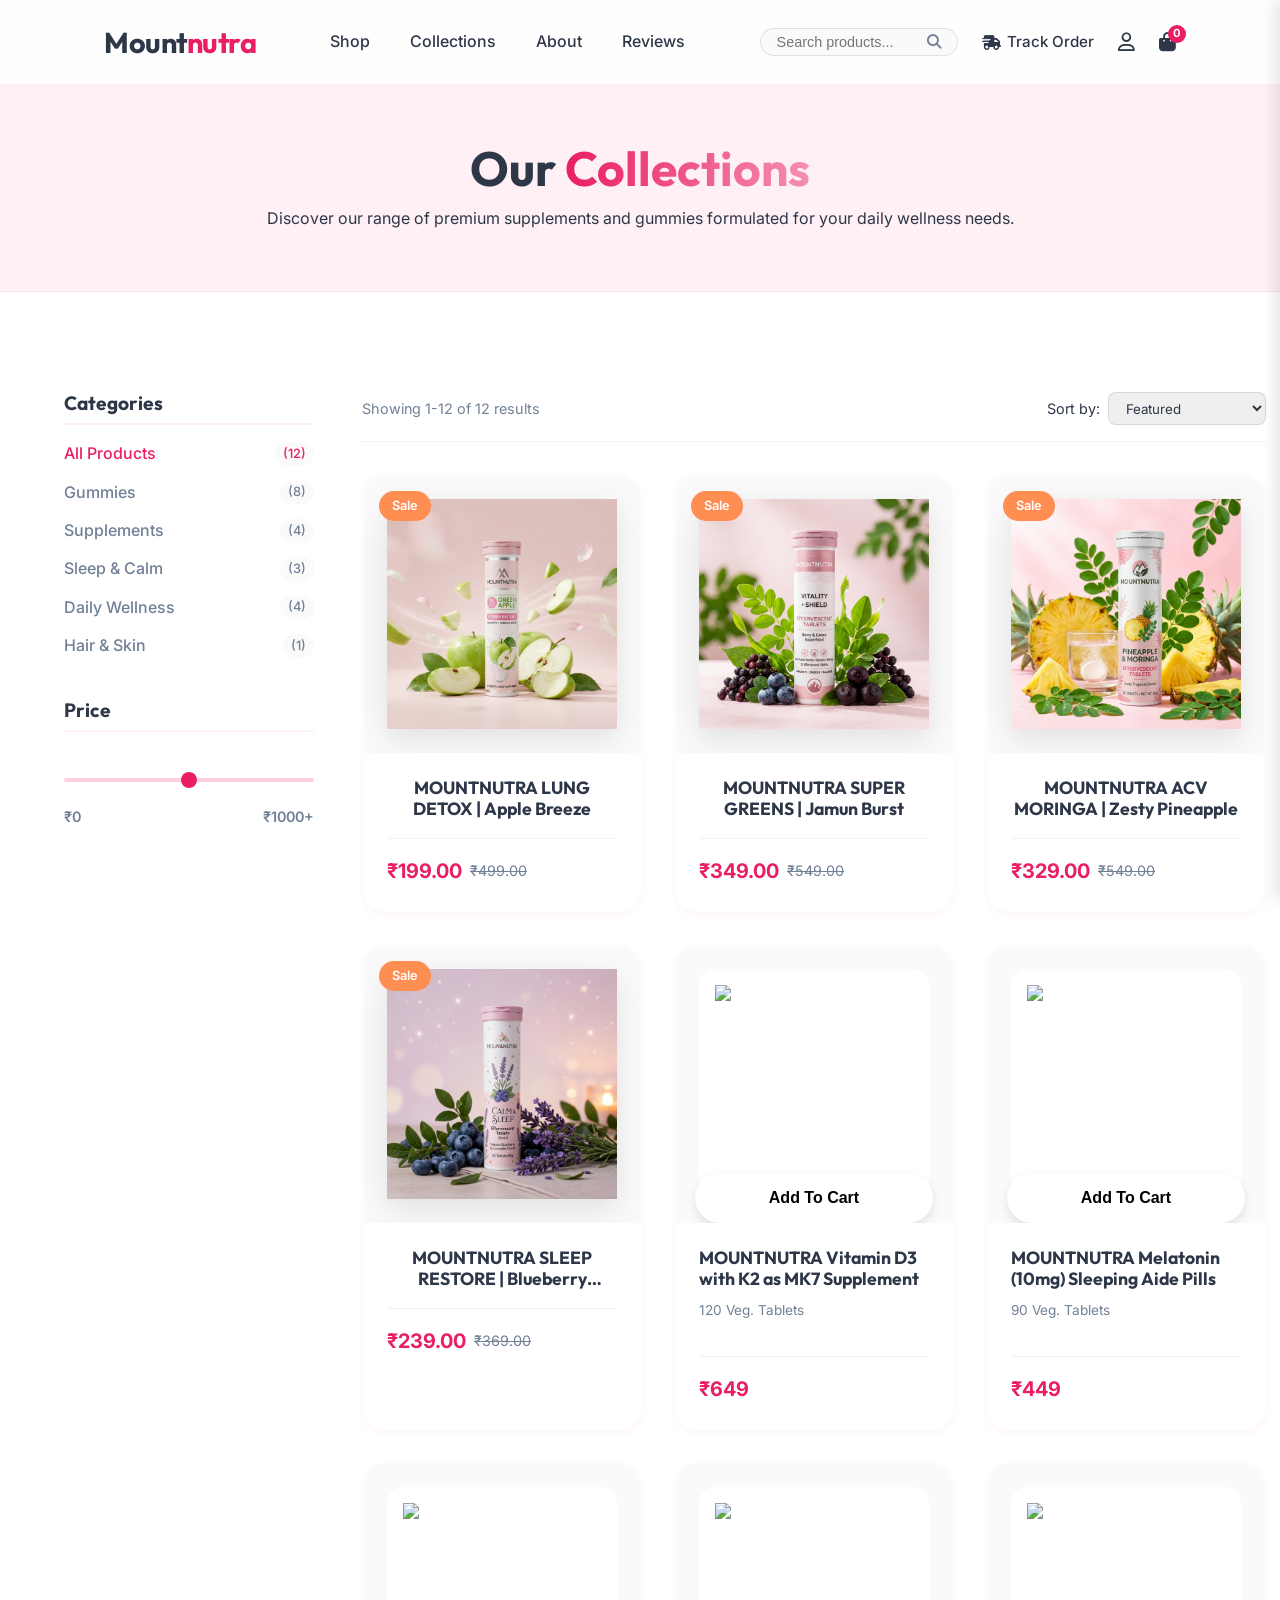
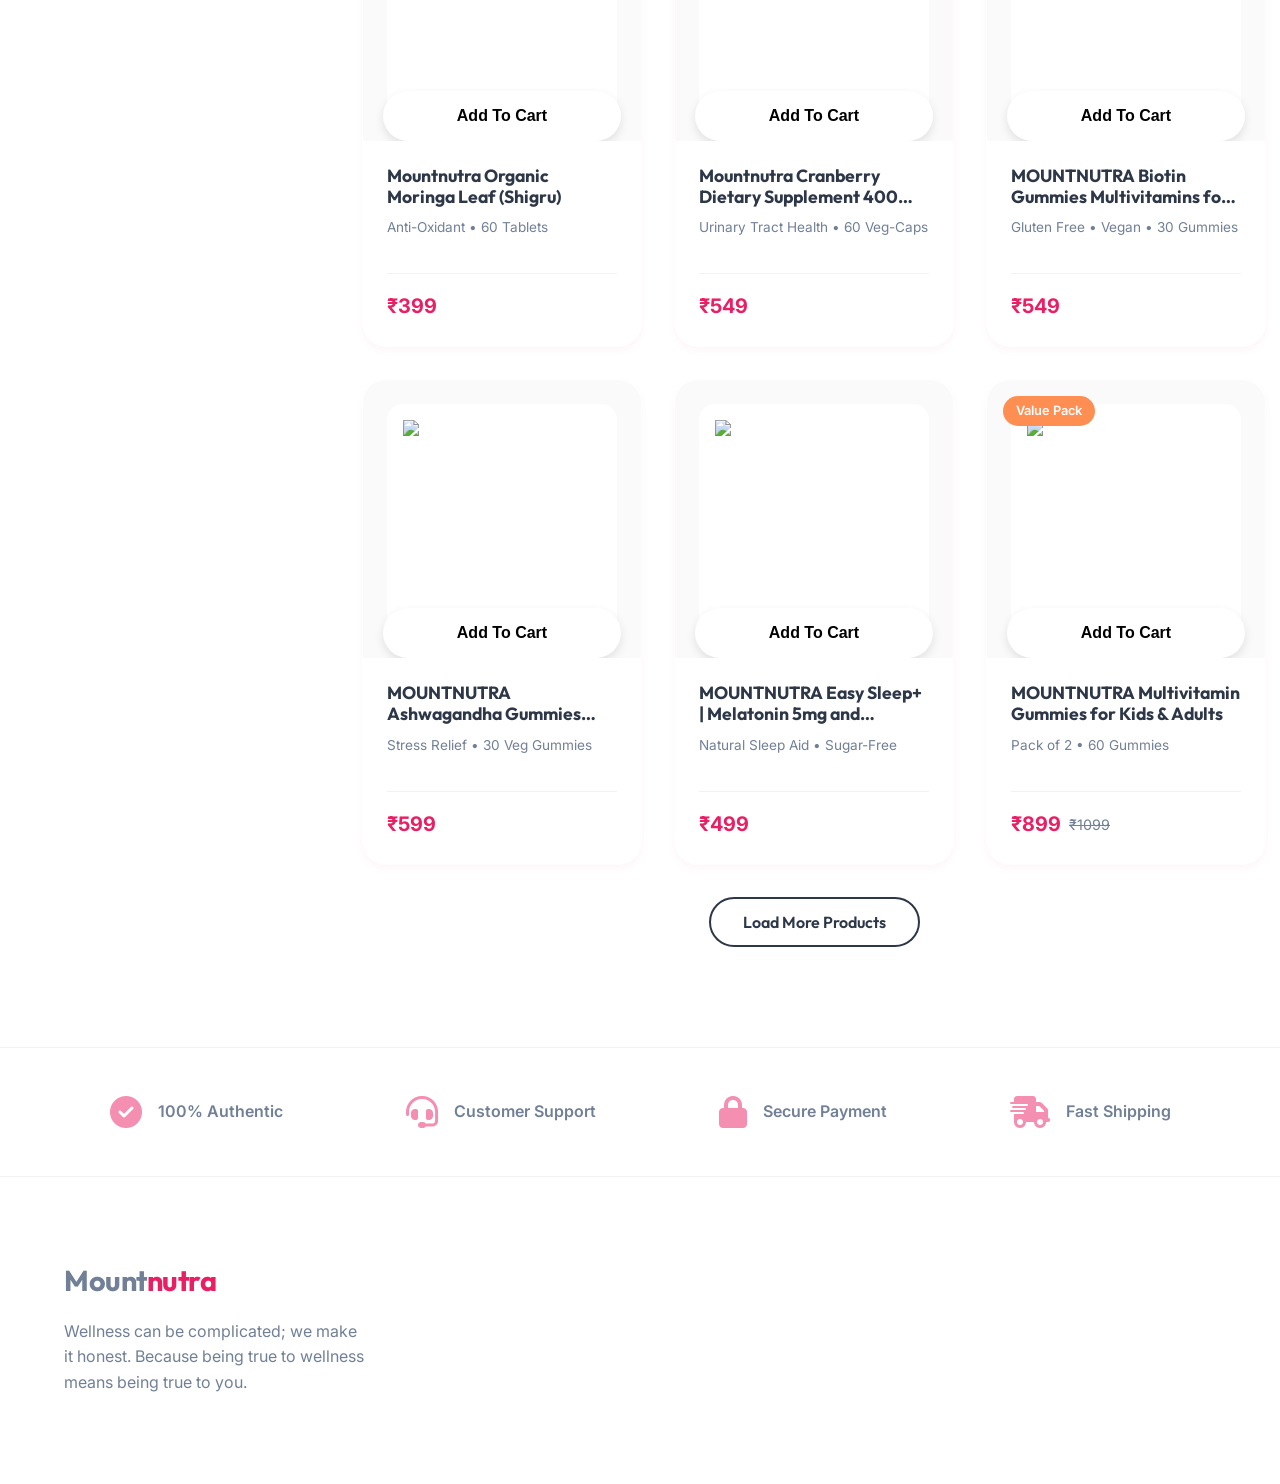
==== collections.html @ c4c53c84 "Changes" ====
<!DOCTYPE html>
<html lang="en">
<head>
    <meta charset="UTF-8">
    <meta name="viewport" content="width=device-width, initial-scale=1.0">
    <title>Collections | Mountnutra Premium Wellness</title>
    <meta name="description" content="Shop all Mountnutra premium effervescent tablets, gummies, and supplements.">
    <link rel="preconnect" href="https://fonts.googleapis.com">
    <link rel="preconnect" href="https://fonts.gstatic.com" crossorigin>
    <link href="https://fonts.googleapis.com/css2?family=Outfit:wght@300;400;500;600;700&family=Inter:wght@300;400;500&display=swap" rel="stylesheet">
    <link rel="stylesheet" href="https://cdnjs.cloudflare.com/ajax/libs/font-awesome/6.4.0/css/all.min.css">
    <link rel="stylesheet" href="styles.css">
</head>
<body>

    <!-- Navigation (Reused) -->
    <header class="navbar" id="navbar">
        <div class="nav-container">
            <a href="index.html" class="logo">Mount<span>nutra</span></a>
            
            <nav class="nav-links">
                <a href="index.html#shop">Shop</a>
                <a href="collections.html" class="active-link">Collections</a>
                <a href="index.html#about">About</a>
                <a href="index.html#testimonials">Reviews</a>
            </nav>

            <div class="nav-actions">
                <div class="search-bar">
                    <input type="text" placeholder="Search products..." aria-label="Search">
                    <button type="submit"><i class="fas fa-search"></i></button>
                </div>
                <a href="#" class="icon-link track-order-link" aria-label="Track Order">
                    <i class="fas fa-shipping-fast"></i> <span class="d-none-mobile">Track Order</span>
                </a>
                <a href="#" class="icon-link" aria-label="Account"><i class="far fa-user"></i></a>
                <a href="#" class="icon-link cart-icon" aria-label="Cart">
                    <i class="fas fa-shopping-bag"></i>
                    <span class="cart-count">0</span>
                </a>
                <button class="mobile-menu-btn" aria-label="Toggle Menu">
                    <i class="fas fa-bars"></i>
                </button>
            </div>
        </div>
    </header>

    <!-- Mobile Menu Overlay -->
    <div class="mobile-menu-overlay"></div>
    <div class="mobile-menu">
        <div class="mobile-menu-header">
            <h3>Menu</h3>
            <button class="close-menu-btn"><i class="fas fa-times"></i></button>
        </div>
        <nav class="mobile-nav-links">
            <div class="mobile-search">
                <input type="text" placeholder="Search products...">
                <button><i class="fas fa-search"></i></button>
            </div>
            <a href="index.html#shop">Shop</a>
            <a href="collections.html">Collections</a>
            <a href="index.html#about">About</a>
            <a href="index.html#testimonials">Reviews</a>
            <a href="#"><i class="fas fa-shipping-fast"></i> Track Order</a>
        </nav>
    </div>

    <!-- Collection Header -->
    <section class="collection-header">
        <div class="collection-header-content text-center">
            <h1>Our <span class="gradient-text">Collections</span></h1>
            <p>Discover our range of premium supplements and gummies formulated for your daily wellness needs.</p>
        </div>
    </section>

    <!-- Collections Layout -->
    <section class="collections-container section-padding">
        
        <!-- Sidebar Filters -->
        <aside class="collection-sidebar">
            <div class="sidebar-widget">
                <h3 class="widget-title">Categories</h3>
                <ul class="category-list">
                    <li><a href="#" class="active">All Products <span>(12)</span></a></li>
                    <li><a href="#">Gummies <span>(8)</span></a></li>
                    <li><a href="#">Supplements <span>(4)</span></a></li>
                    <li><a href="#">Sleep & Calm <span>(3)</span></a></li>
                    <li><a href="#">Daily Wellness <span>(4)</span></a></li>
                    <li><a href="#">Hair & Skin <span>(1)</span></a></li>
                </ul>
            </div>
            
            <div class="sidebar-widget">
                <h3 class="widget-title">Price</h3>
                <div class="price-filter">
                    <input type="range" min="0" max="2000" value="1000" class="slider" id="priceRange">
                    <div class="price-values">
                        <span>₹0</span>
                        <span>₹1000+</span>
                    </div>
                </div>
            </div>
        </aside>

        <!-- Main Product Grid -->
        <main class="collection-main">
            <div class="collection-toolbar">
                <div class="product-count">Showing 1-12 of 12 results</div>
                <div class="sort-options">
                    <label for="sort">Sort by:</label>
                    <select id="sort" name="sort">
                        <option value="featured">Featured</option>
                        <option value="best-selling">Best Selling</option>
                        <option value="price-asc">Price, low to high</option>
                        <option value="price-desc">Price, high to low</option>
                    </select>
                </div>
            </div>

            <div class="product-grid collection-grid">
                
                <!-- Gummies 1 -->
                <div class="product-card">
                    <div class="product-image-container original-img-container">
                        <div class="product-badge">Sale</div>
                        <div class="product-image-placeholder">
                            <img src="assets/lung_detox.png" alt="Lung Detox Apple Breeze">
                        </div>
                        <div class="hover-overlay" style="background: rgba(230, 245, 235, 0.95);">
                            <div class="hover-search-btn"><i class="fas fa-search"></i></div>
                            <div class="hover-content">
                                <h4 class="hover-title" style="color: #2e7d32;">Breathe Easy Daily</h4>
                                <p class="hover-subtitle" style="color: #4caf50;">Respiratory Support</p>
                            </div>
                            <button class="quick-add-btn">Add To Cart</button>
                        </div>
                    </div>
                    <div class="product-info text-center">
                        <h3 class="product-title truncate-2 font-outfit">MOUNTNUTRA LUNG DETOX | Apple Breeze</h3>
                        <div class="product-footer justify-content-center">
                            <div class="price-wrapper">
                                <span class="price text-accent">₹199.00</span>
                                <span class="old-price">₹499.00</span>
                            </div>
                        </div>
                    </div>
                </div>

                <!-- Gummies 2 -->
                <div class="product-card">
                    <div class="product-image-container original-img-container">
                        <div class="product-badge">Sale</div>
                        <div class="product-image-placeholder">
                            <img src="assets/super_greens.png" alt="Super Greens Jamun Burst">
                        </div>
                        <div class="hover-overlay" style="background: rgba(220, 210, 235, 0.95);">
                            <div class="hover-search-btn"><i class="fas fa-search"></i></div>
                            <div class="hover-content">
                                <h4 class="hover-title" style="color: #4a3b69;">Your Whole Farm In One Glass</h4>
                                <p class="hover-subtitle" style="color: #388e3c;">10 Superfoods</p>
                            </div>
                            <button class="quick-add-btn">Add To Cart</button>
                        </div>
                    </div>
                    <div class="product-info text-center">
                        <h3 class="product-title truncate-2 font-outfit">MOUNTNUTRA SUPER GREENS | Jamun Burst</h3>
                        <div class="product-footer justify-content-center">
                            <div class="price-wrapper">
                                <span class="price text-accent">₹349.00</span>
                                <span class="old-price">₹549.00</span>
                            </div>
                        </div>
                    </div>
                </div>

                <!-- Gummies 3 -->
                <div class="product-card">
                    <div class="product-image-container original-img-container">
                        <div class="product-badge">Sale</div>
                        <div class="product-image-placeholder">
                            <img src="assets/acv_moringa.png" alt="ACV Moringa Zesty Pineapple">
                        </div>
                        <div class="hover-overlay" style="background: rgba(255, 245, 220, 0.95);">
                            <div class="hover-search-btn"><i class="fas fa-search"></i></div>
                            <div class="hover-content">
                                <h4 class="hover-title" style="color: #f57f17;">Weight Management</h4>
                                <p class="hover-subtitle" style="color: #ffb300;">Natural Detox</p>
                            </div>
                            <button class="quick-add-btn">Add To Cart</button>
                        </div>
                    </div>
                    <div class="product-info text-center">
                        <h3 class="product-title truncate-2 font-outfit">MOUNTNUTRA ACV MORINGA | Zesty Pineapple</h3>
                        <div class="product-footer justify-content-center">
                            <div class="price-wrapper">
                                <span class="price text-accent">₹329.00</span>
                                <span class="old-price">₹549.00</span>
                            </div>
                        </div>
                    </div>
                </div>

                <!-- Gummies 4 -->
                <div class="product-card">
                    <div class="product-image-container original-img-container">
                        <div class="product-badge">Sale</div>
                        <div class="product-image-placeholder">
                            <img src="assets/sleep_restore.png" alt="Sleep Restore Blueberry Lavender">
                        </div>
                        <div class="hover-overlay" style="background: rgba(230, 235, 255, 0.95);">
                            <div class="hover-search-btn"><i class="fas fa-search"></i></div>
                            <div class="hover-content">
                                <h4 class="hover-title" style="color: #283593;">Deep Restful Sleep</h4>
                                <p class="hover-subtitle" style="color: #5c6bc0;">Relax & Restore</p>
                            </div>
                            <button class="quick-add-btn">Add To Cart</button>
                        </div>
                    </div>
                    <div class="product-info text-center">
                        <h3 class="product-title truncate-2 font-outfit">MOUNTNUTRA SLEEP RESTORE | Blueberry Lavender</h3>
                        <div class="product-footer justify-content-center">
                            <div class="price-wrapper">
                                <span class="price text-accent">₹239.00</span>
                                <span class="old-price">₹369.00</span>
                            </div>
                        </div>
                    </div>
                </div>

                <!-- Supplements 1 -->
                <div class="product-card">
                    <div class="product-image-container amazon-img-container">
                        <div class="product-image-placeholder">
                            <img src="https://m.media-amazon.com/images/I/71doj7Br1wS._AC_CR0%2C0%2C0%2C0_SX750_.jpg" alt="Vitamin D3 with K2">
                        </div>
                        <button class="quick-add-btn" aria-label="Add to cart">Add To Cart</button>
                    </div>
                    <div class="product-info">
                        <h3 class="product-title truncate-2">MOUNTNUTRA Vitamin D3 with K2 as MK7 Supplement</h3>
                        <p class="product-features">120 Veg. Tablets</p>
                        <div class="product-footer">
                            <div class="price-wrapper">
                                <span class="price">₹649</span>
                            </div>
                        </div>
                    </div>
                </div>

                <!-- Supplements 2 -->
                <div class="product-card">
                    <div class="product-image-container amazon-img-container">
                        <div class="product-image-placeholder">
                            <img src="https://m.media-amazon.com/images/I/71fVB-bqH5S._AC_CR0%2C0%2C0%2C0_SX750_.jpg" alt="Melatonin 10mg">
                        </div>
                        <button class="quick-add-btn" aria-label="Add to cart">Add To Cart</button>
                    </div>
                    <div class="product-info">
                        <h3 class="product-title truncate-2">MOUNTNUTRA Melatonin (10mg) Sleeping Aide Pills</h3>
                        <p class="product-features">90 Veg. Tablets</p>
                        <div class="product-footer">
                            <div class="price-wrapper">
                                <span class="price">₹449</span>
                            </div>
                        </div>
                    </div>
                </div>

                <!-- Supplements 3 -->
                <div class="product-card">
                    <div class="product-image-container amazon-img-container">
                        <div class="product-image-placeholder">
                            <img src="https://m.media-amazon.com/images/I/81PJzsZjhsL._AC_CR0%2C0%2C0%2C0_SX750_.jpg" alt="Organic Moringa Leaf">
                        </div>
                        <button class="quick-add-btn" aria-label="Add to cart">Add To Cart</button>
                    </div>
                    <div class="product-info">
                        <h3 class="product-title truncate-2">Mountnutra Organic Moringa Leaf (Shigru)</h3>
                        <p class="product-features">Anti-Oxidant • 60 Tablets</p>
                        <div class="product-footer">
                            <div class="price-wrapper">
                                <span class="price">₹399</span>
                            </div>
                        </div>
                    </div>
                </div>

                <!-- Supplements 4 -->
                <div class="product-card">
                    <div class="product-image-container amazon-img-container">
                        <div class="product-image-placeholder">
                            <img src="https://m.media-amazon.com/images/I/71BFR7Be2XL._AC_CR0%2C0%2C0%2C0_SX480_SY360_.jpg" alt="Cranberry Supplement">
                        </div>
                        <button class="quick-add-btn" aria-label="Add to cart">Add To Cart</button>
                    </div>
                    <div class="product-info">
                        <h3 class="product-title truncate-2">Mountnutra Cranberry Dietary Supplement 400 MG</h3>
                        <p class="product-features">Urinary Tract Health • 60 Veg-Caps</p>
                        <div class="product-footer">
                            <div class="price-wrapper">
                                <span class="price">₹549</span>
                            </div>
                        </div>
                    </div>
                </div>

                <!-- Gummies 5 (Amazon 1) -->
                <div class="product-card">
                    <div class="product-image-container amazon-img-container">
                        <div class="product-image-placeholder">
                            <img src="https://m.media-amazon.com/images/I/71UILOeDzgL._AC_CR0%2C0%2C0%2C0_SX750_.jpg" alt="Biotin Gummies">
                        </div>
                        <button class="quick-add-btn" aria-label="Add to cart">Add To Cart</button>
                    </div>
                    <div class="product-info">
                        <h3 class="product-title truncate-2">MOUNTNUTRA Biotin Gummies Multivitamins for Hair, Skin & Nails</h3>
                        <p class="product-features">Gluten Free • Vegan • 30 Gummies</p>
                        <div class="product-footer">
                            <div class="price-wrapper">
                                <span class="price">₹549</span>
                            </div>
                        </div>
                    </div>
                </div>

                <!-- Gummies 6 (Amazon 2) -->
                <div class="product-card">
                    <div class="product-image-container amazon-img-container">
                        <div class="product-image-placeholder">
                            <img src="https://m.media-amazon.com/images/I/71Bi-nNIrKL._AC_CR0%2C0%2C0%2C0_SX750_.jpg" alt="Ashwagandha Gummies">
                        </div>
                        <button class="quick-add-btn" aria-label="Add to cart">Add To Cart</button>
                    </div>
                    <div class="product-info">
                        <h3 class="product-title truncate-2">MOUNTNUTRA Ashwagandha Gummies (Sugar Free)</h3>
                        <p class="product-features">Stress Relief • 30 Veg Gummies</p>
                        <div class="product-footer">
                            <div class="price-wrapper">
                                <span class="price">₹599</span>
                            </div>
                        </div>
                    </div>
                </div>

                <!-- Gummies 7 (Amazon 3) -->
                <div class="product-card">
                    <div class="product-image-container amazon-img-container">
                        <div class="product-image-placeholder">
                            <img src="https://m.media-amazon.com/images/I/71pAkaR76iL._AC_CR0%2C0%2C0%2C0_SX480_SY360_.jpg" alt="Easy Sleep+">
                        </div>
                        <button class="quick-add-btn" aria-label="Add to cart">Add To Cart</button>
                    </div>
                    <div class="product-info">
                        <h3 class="product-title truncate-2">MOUNTNUTRA Easy Sleep+ | Melatonin 5mg and Valerian Root</h3>
                        <p class="product-features">Natural Sleep Aid • Sugar-Free</p>
                        <div class="product-footer">
                            <div class="price-wrapper">
                                <span class="price">₹499</span>
                            </div>
                        </div>
                    </div>
                </div>

                <!-- Gummies 8 (Amazon 4) -->
                <div class="product-card">
                    <div class="product-image-container amazon-img-container">
                        <div class="product-badge">Value Pack</div>
                        <div class="product-image-placeholder">
                            <img src="https://m.media-amazon.com/images/I/81lud2LGftL._AC_CR0%2C0%2C0%2C0_SX750_.jpg" alt="Multivitamin Gummies">
                        </div>
                        <button class="quick-add-btn" aria-label="Add to cart">Add To Cart</button>
                    </div>
                    <div class="product-info">
                        <h3 class="product-title truncate-2">MOUNTNUTRA Multivitamin Gummies for Kids & Adults</h3>
                        <p class="product-features">Pack of 2 • 60 Gummies</p>
                        <div class="product-footer">
                            <div class="price-wrapper">
                                <span class="price">₹899</span>
                                <span class="old-price">₹1099</span>
                            </div>
                        </div>
                    </div>
                </div>

            </div>
            
            <div class="pagination mt-4 text-center">
                <button class="btn btn-outline">Load More Products</button>
            </div>
            
        </main>
    </section>

    <!-- Trust Badges (Reused) -->
    <section class="trust-badges">
        <!-- Re-using existing trust badges output -->
        <div class="trust-container">
            <div class="trust-item">
                <i class="fas fa-check-circle"></i>
                <span>100% Authentic</span>
            </div>
            <div class="trust-item">
                <i class="fas fa-headset"></i>
                <span>Customer Support</span>
            </div>
            <div class="trust-item">
                <i class="fas fa-lock"></i>
                <span>Secure Payment</span>
            </div>
            <div class="trust-item">
                <i class="fas fa-shipping-fast"></i>
                <span>Fast Shipping</span>
            </div>
        </div>
    </section>

    <!-- Footer (Reused) -->
    <footer class="footer">
        <!-- Re-using existing footer output -->
        <div class="footer-container">
            <div class="footer-col brand-col">
                <a href="index.html" class="logo footer-logo">Mount<span>nutra</span></a>
                <p>Wellness can be complicated; we make it honest. Because being true to wellness means being true to you.</p>
                <!-- Existing social links, etc. -->
            </div>
        </div>
        <!-- ... -->
    </footer>

    <!-- Cart Sidebar -->
    <div class="cart-overlay" id="cartOverlay"></div>
    <div class="cart-sidebar" id="cartSidebar">
        <div class="cart-header">
            <h3>Your cart (<span class="cart-count">0</span>)</h3>
            <button class="close-cart-btn" id="closeCartBtn"><i class="fas fa-times"></i></button>
        </div>
        <div class="cart-promo">
            <p>You are eligible for free shipping.</p>
            <div class="progress-bar"><div class="progress-fill" style="width: 100%;"></div></div>
        </div>
        <div class="cart-items" id="cartItemsContainer">
            <!-- Items injected by JS -->
        </div>
        <div class="cart-footer">
            <div class="cart-actions">
                <button class="btn btn-outline" style="flex:1;">View Cart</button>
                <button class="btn btn-primary" id="checkoutBtn" style="flex:2;">Check Out <span id="cartTotalPrice">₹0</span></button>
            </div>
        </div>
    </div>

    <!-- Checkout Modal (Customer Details) -->
    <div class="checkout-overlay" id="checkoutOverlay"></div>
    <div class="checkout-modal" id="checkoutModal">
        <div class="checkout-header">
            <h3>Customer Details</h3>
            <button class="close-cart-btn" id="closeCheckoutBtn"><i class="fas fa-times"></i></button>
        </div>
        <div class="checkout-body">
            <form id="checkoutForm">
                <div class="checkout-form-grid">
                    <div class="form-group full-width">
                        <label for="c_name">Full Name</label>
                        <input type="text" id="c_name" required placeholder="Enter your name">
                    </div>
                    <div class="form-group">
                        <label for="c_email">Email Address</label>
                        <input type="email" id="c_email" required placeholder="Enter your email">
                    </div>
                    <div class="form-group">
                        <label for="c_phone">Phone Number</label>
                        <input type="tel" id="c_phone" required placeholder="Enter your phone">
                    </div>
                    <div class="form-group full-width">
                        <label for="c_address">Address Line / Landmark</label>
                        <input type="text" id="c_address" required placeholder="House No, Building, Landmark">
                    </div>
                    <div class="form-group">
                        <label for="c_street">Area / Street</label>
                        <input type="text" id="c_street" required placeholder="Street name">
                    </div>
                    <div class="form-group">
                        <label for="c_pincode">Pincode</label>
                        <input type="text" id="c_pincode" required placeholder="6-digit code">
                    </div>
                    <div class="form-group">
                        <label for="c_city">City</label>
                        <input type="text" id="c_city" required placeholder="City name">
                    </div>
                    <div class="form-group">
                        <label for="c_state">State</label>
                        <select id="c_state" required>
                            <option value="">Select State</option>
                            <option value="Andhra Pradesh">Andhra Pradesh</option>
                            <option value="Arunachal Pradesh">Arunachal Pradesh</option>
                            <option value="Assam">Assam</option>
                            <option value="Bihar">Bihar</option>
                            <option value="Chhattisgarh">Chhattisgarh</option>
                            <option value="Goa">Goa</option>
                            <option value="Gujarat">Gujarat</option>
                            <option value="Haryana">Haryana</option>
                            <option value="Himachal Pradesh">Himachal Pradesh</option>
                            <option value="Jharkhand">Jharkhand</option>
                            <option value="Karnataka">Karnataka</option>
                            <option value="Kerala">Kerala</option>
                            <option value="Madhya Pradesh">Madhya Pradesh</option>
                            <option value="Maharashtra">Maharashtra</option>
                            <option value="Manipur">Manipur</option>
                            <option value="Meghalaya">Meghalaya</option>
                            <option value="Mizoram">Mizoram</option>
                            <option value="Nagaland">Nagaland</option>
                            <option value="Odisha">Odisha</option>
                            <option value="Punjab">Punjab</option>
                            <option value="Rajasthan">Rajasthan</option>
                            <option value="Sikkim">Sikkim</option>
                            <option value="Tamil Nadu">Tamil Nadu</option>
                            <option value="Telangana">Telangana</option>
                            <option value="Tripura">Tripura</option>
                            <option value="Uttar Pradesh">Uttar Pradesh</option>
                            <option value="Uttarakhand">Uttarakhand</option>
                            <option value="West Bengal">West Bengal</option>
                            <option value="Delhi">Delhi</option>
                        </select>
                    </div>
                    <div class="form-group full-width">
                        <label for="c_country">Country</label>
                        <select id="c_country" required disabled>
                            <option value="India" selected>India</option>
                        </select>
                    </div>
                </div>

                <div class="payment-options-group">
                    <label style="font-weight: 700; margin-bottom: 0.5rem; display: block;">Select Payment Method</label>
                    <label class="payment-radio-item">
                        <input type="radio" name="payment_method" value="online" checked>
                        <i class="fas fa-credit-card"></i>
                        <span class="payment-radio-label">Online Payment (UPI/Card)</span>
                    </label>
                    <label class="payment-radio-item">
                        <input type="radio" name="payment_method" value="cod">
                        <i class="fas fa-truck"></i>
                        <span class="payment-radio-label">Cash on Delivery</span>
                    </label>
                </div>
                <button type="submit" class="btn btn-primary w-100" id="confirmOrderBtn">
                    <span class="btn-text">Confirm Order - <span id="checkoutTotalPrice">₹0</span></span>
                    <span class="spinner" style="display:none;"><i class="fas fa-spinner fa-spin"></i></span>
                </button>
            </form>
            <div class="checkout-success" id="checkoutSuccessMessage" style="display:none;">
                <div class="success-icon"><i class="fas fa-check-circle"></i></div>
                <h2>Order Confirmed!</h2>
                <p>Your order ID is <strong id="successOrderId"></strong>.</p>
                <p>You will receive a confirmation email shortly.</p>
                <button class="btn btn-primary mt-4" id="continueShoppingBtn">Continue Shopping</button>
            </div>
        </div>
    </div>

    <script src="https://cdnjs.cloudflare.com/ajax/libs/gsap/3.12.2/gsap.min.js"></script>
    <script src="https://cdnjs.cloudflare.com/ajax/libs/gsap/3.12.2/ScrollTrigger.min.js"></script>
    <script src="https://cdnjs.cloudflare.com/ajax/libs/vanilla-tilt/1.8.1/vanilla-tilt.min.js"></script>
    <script src="script.js"></script>
</body>
</html>
---- styles.css ----
/* 
    Mountnutra - Modern Premium Design System
    Color Palette: Light Pink & White
*/

:root {
    /* Color Palette */
    --primary: #FFB6C1; /* Light Pink */
    --primary-light: #FFD1DC;
    --primary-dark: #F48FB1;
    --primary-accent: #E91E63; /* For highlights/buttons */
    
    --bg-white: #FFFFFF;
    --bg-light-pink: #FFF0F5; /* Lavender Blush */
    --bg-off-white: #FAFAFA;
    
    --text-main: #2D3748; /* Dark grey for readability */
    --text-muted: #718096;
    
    /* Gradients */
    --gradient-primary: linear-gradient(135deg, var(--primary-light) 0%, var(--primary-dark) 100%);
    --gradient-text: linear-gradient(to right, var(--primary-accent), var(--primary-dark));
    
    /* Shadows */
    --shadow-sm: 0 4px 6px rgba(244, 143, 177, 0.08);
    --shadow-md: 0 10px 20px rgba(244, 143, 177, 0.12);
    --shadow-lg: 0 20px 40px rgba(244, 143, 177, 0.15);
    
    /* Typography */
    --font-heading: 'Outfit', sans-serif;
    --font-body: 'Inter', sans-serif;
    
    /* Border Radius */
    --radius-sm: 8px;
    --radius-md: 16px;
    --radius-lg: 24px;
    --radius-full: 9999px;

    /* Transitions */
    --transition: all 0.3s cubic-bezier(0.25, 0.8, 0.25, 1);
}

/* Reset & Base */
* {
    margin: 0;
    padding: 0;
    box-sizing: border-box;
}

html {
    scroll-behavior: smooth;
}

body {
    font-family: var(--font-body);
    color: var(--text-main);
    background-color: var(--bg-white);
    line-height: 1.6;
    overflow-x: hidden;
}

h1, h2, h3, h4, h5, h6 {
    font-family: var(--font-heading);
    color: var(--text-main);
    line-height: 1.2;
}

a {
    text-decoration: none;
    color: inherit;
    transition: var(--transition);
}

ul {
    list-style: none;
}

img {
    max-width: 100%;
    height: auto;
    display: block;
}

/* Utilities */
.section-padding {
    padding: 100px 5%;
}

@media (max-width: 768px) {
    .section-padding {
        padding: 60px 4%;
    }
}

.text-center {
    text-align: center;
}

.mt-4 {
    margin-top: 2rem;
}

.bg-light-pink {
    background-color: var(--bg-light-pink);
}

.gradient-text {
    background: var(--gradient-text);
    -webkit-background-clip: text;
    -webkit-text-fill-color: transparent;
    background-clip: text;
}

.section-header {
    margin-bottom: 3rem;
    position: relative;
}

.section-title {
    font-size: 2.5rem;
    font-weight: 700;
    margin-bottom: 1rem;
}

.section-description {
    color: var(--text-muted);
    font-size: 1.1rem;
    max-width: 600px;
    margin: 0 auto;
}

/* Buttons */
.btn {
    display: inline-flex;
    align-items: center;
    justify-content: center;
    padding: 0.8rem 2rem;
    border-radius: var(--radius-full);
    font-weight: 600;
    font-family: var(--font-heading);
    cursor: pointer;
    transition: var(--transition);
    border: none;
    font-size: 1rem;
}

.btn-primary {
    background: var(--gradient-primary);
    color: white !important;
    box-shadow: var(--shadow-sm);
}

.btn-primary:hover {
    transform: translateY(-3px);
    box-shadow: var(--shadow-md);
    opacity: 0.95;
}

.btn-secondary {
    background-color: white;
    color: var(--primary-accent);
    border: 2px solid var(--primary-light);
}

.btn-secondary:hover {
    background-color: var(--bg-light-pink);
    border-color: var(--primary-dark);
}

.btn-outline {
    background: transparent;
    color: var(--text-main);
    border: 2px solid var(--text-main);
}

.btn-outline:hover {
    background: var(--text-main);
    color: white;
}

/* Navbar */
.navbar {
    position: fixed;
    top: 0;
    left: 0;
    width: 100%;
    background: rgba(255, 255, 255, 0.9);
    backdrop-filter: blur(10px);
    -webkit-backdrop-filter: blur(10px);
    z-index: 1000;
    transition: var(--transition);
    border-bottom: 1px solid rgba(255, 182, 193, 0.2);
}

.navbar.scrolled {
    box-shadow: 0 4px 20px rgba(0, 0, 0, 0.05);
    padding: 0.5rem 0;
}

.nav-container {
    max-width: 1200px;
    margin: 0 auto;
    padding: 1.2rem 5%;
    display: flex;
    justify-content: space-between;
    align-items: center;
    transition: var(--transition);
}

.logo {
    font-family: var(--font-heading);
    font-size: 1.8rem;
    font-weight: 700;
    color: var(--text-main);
    letter-spacing: -0.5px;
}

.logo span {
    color: var(--primary-accent);
}

.nav-links {
    display: flex;
    gap: 2.5rem;
}

.nav-links a {
    font-weight: 500;
    font-size: 1rem;
    position: relative;
}

.nav-links a::after {
    content: '';
    position: absolute;
    width: 0;
    height: 2px;
    bottom: -4px;
    left: 0;
    background: var(--gradient-primary);
    transition: width 0.3s ease;
}

.nav-links a:hover::after {
    width: 100%;
}

.nav-links a:hover {
    color: var(--primary-accent);
}

.nav-actions {
    display: flex;
    align-items: center;
    gap: 1.5rem;
}

.icon-link {
    font-size: 1.2rem;
    color: var(--text-main);
}

.icon-link:hover {
    color: var(--primary-accent);
    transform: scale(1.1);
}

.cart-icon {
    position: relative;
    display: flex;
    align-items: center;
}

.navbar .cart-count {
    position: absolute;
    top: -8px;
    right: -10px;
    background: var(--primary-accent);
    color: white;
    font-size: 0.7rem;
    font-weight: 700;
    width: 18px;
    height: 18px;
    display: flex;
    align-items: center;
    justify-content: center;
    border-radius: 50%;
    line-height: 1;
}

/* Sidebar count should look normal */
.cart-header .cart-count {
    background: none;
    color: inherit;
    position: static;
    width: auto;
    height: auto;
    display: inline;
    font-size: inherit;
}

.mobile-menu-btn {
    display: none;
    background: none;
    border: none;
    font-size: 1.5rem;
    color: var(--text-main);
    cursor: pointer;
}

/* Mobile Menu */
.mobile-menu-overlay {
    position: fixed;
    top: 0;
    left: 0;
    width: 100%;
    height: 100vh;
    background: rgba(0,0,0,0.5);
    z-index: 1001;
    opacity: 0;
    visibility: hidden;
    transition: var(--transition);
}

.mobile-menu {
    position: fixed;
    top: 0;
    right: -300px;
    width: 300px;
    height: 100vh;
    background: white;
    z-index: 1002;
    padding: 2rem;
    box-shadow: -5px 0 15px rgba(0,0,0,0.1);
    transition: var(--transition);
    display: flex;
    flex-direction: column;
}

.mobile-menu.active {
    right: 0;
}

.mobile-menu-overlay.active {
    opacity: 1;
    visibility: visible;
}

.mobile-menu-header {
    display: flex;
    justify-content: space-between;
    align-items: center;
    margin-bottom: 2rem;
    padding-bottom: 1rem;
    border-bottom: 1px solid var(--bg-light-pink);
}

.close-menu-btn {
    background: none;
    border: none;
    font-size: 1.5rem;
    color: var(--text-main);
    cursor: pointer;
}

.mobile-nav-links {
    display: flex;
    flex-direction: column;
    gap: 1.5rem;
}

.mobile-nav-links a {
    font-size: 1.2rem;
    font-weight: 500;
}

@media (max-width: 900px) {
    .nav-links {
        display: none;
    }
    .mobile-menu-btn {
        display: block;
    }
}

/* Hero Section */
.hero {
    position: relative;
    padding: 160px 5% 100px;
    min-height: 100vh;
    display: flex;
    align-items: center;
    justify-content: space-between;
    max-width: 1200px;
    margin: 0 auto;
    overflow: hidden;
    gap: 4rem;
}

.hero-shapes {
    position: absolute;
    top: 0;
    left: 0;
    width: 100%;
    height: 100%;
    z-index: -1;
    overflow: hidden;
}

.shape {
    position: absolute;
    border-radius: 50%;
    filter: blur(80px);
    z-index: -1;
}

.shape-1 {
    top: -10%;
    right: -5%;
    width: 600px;
    height: 600px;
    background: rgba(255, 209, 220, 0.5); /* var(--primary-light) */
    animation: float 10s ease-in-out infinite alternate;
}

.shape-2 {
    bottom: -10%;
    left: -10%;
    width: 400px;
    height: 400px;
    background: rgba(244, 143, 177, 0.3); /* var(--primary-dark) */
    animation: float 12s ease-in-out infinite alternate-reverse;
}

@keyframes float {
    0% { transform: translateY(0) scale(1); }
    100% { transform: translateY(-30px) scale(1.05); }
}

.hero-content {
    flex: 1;
    max-width: 600px;
    z-index: 1;
}

.hero-badge {
    display: inline-block;
    padding: 0.5rem 1rem;
    background: var(--bg-light-pink);
    color: var(--primary-accent);
    border-radius: var(--radius-full);
    font-size: 0.9rem;
    font-weight: 600;
    margin-bottom: 1.5rem;
    border: 1px solid rgba(255, 182, 193, 0.5);
    animation: slideUp 0.8s ease backwards;
}

.hero-title {
    font-size: 4rem;
    line-height: 1.1;
    margin-bottom: 1.5rem;
    letter-spacing: -1px;
    animation: slideUp 0.8s 0.2s ease backwards;
}

.hero-subtitle {
    font-size: 1.15rem;
    color: var(--text-muted);
    margin-bottom: 2.5rem;
    animation: slideUp 0.8s 0.4s ease backwards;
}

.hero-cta-group {
    display: flex;
    gap: 1rem;
    margin-bottom: 3rem;
    animation: slideUp 0.8s 0.6s ease backwards;
}

.hero-stats {
    display: flex;
    gap: 3rem;
    animation: slideUp 0.8s 0.8s ease backwards;
    padding-top: 2rem;
    border-top: 1px solid rgba(0,0,0,0.05);
}

.stat-item {
    display: flex;
    flex-direction: column;
}

.stat-num {
    font-size: 1.8rem;
    font-weight: 700;
    font-family: var(--font-heading);
    color: var(--primary-accent);
}

.stat-label {
    font-size: 0.9rem;
    color: var(--text-muted);
}

.hero-image-wrapper {
    flex: 1;
    position: relative;
    display: flex;
    justify-content: center;
    align-items: center;
    animation: fadeIn 1s 0.5s ease backwards;
}

.hero-image-card {
    position: relative;
    width: 100%;
    max-width: 500px;
    aspect-ratio: 4/5;
    background: rgba(255, 255, 255, 0.4);
    border-radius: 40px;
    border: 1px solid rgba(255, 255, 255, 0.8);
    box-shadow: var(--shadow-lg);
    backdrop-filter: blur(20px);
    -webkit-backdrop-filter: blur(20px);
    padding: 2rem;
    display: flex;
    align-items: center;
    justify-content: center;
}

.hero-image-placeholder {
    width: 100%;
    height: 100%;
    background: var(--gradient-primary);
    border-radius: 24px;
    display: flex;
    align-items: center;
    justify-content: center;
    overflow: hidden;
}
.hero-image-placeholder img {width: 100%; height: 100%; object-fit: cover;}

.floating-badge {
    position: absolute;
    background: white;
    padding: 0.8rem 1.2rem;
    border-radius: var(--radius-full);
    box-shadow: var(--shadow-md);
    font-weight: 600;
    font-size: 0.9rem;
    display: flex;
    align-items: center;
    gap: 0.5rem;
    color: var(--text-main);
    z-index: 2;
}

.floating-badge i {
    color: #4CAF50;
}

.badge-2 i {
    color: #FFC107;
}

.badge-1 {
    top: 10%;
    left: -10%;
    animation: float 4s ease-in-out infinite alternate;
}

.badge-2 {
    bottom: 15%;
    right: -5%;
    animation: float 5s ease-in-out infinite alternate-reverse;
}

@keyframes slideUp {
    from { opacity: 0; transform: translateY(30px); }
    to { opacity: 1; transform: translateY(0); }
}

@keyframes fadeIn {
    from { opacity: 0; scale: 0.9; }
    to { opacity: 1; scale: 1; }
}

@media (max-width: 900px) {
    .hero {
        flex-direction: column;
        padding-top: 120px;
        text-align: center;
        gap: 3rem;
    }
    .hero-content {
        display: flex;
        flex-direction: column;
        align-items: center;
    }
    .hero-title {
        font-size: 3rem;
    }
    .hero-cta-group {
        justify-content: center;
    }
    .badge-1 { left: 0; }
    .badge-2 { right: 0; }
}


/* Shop By Goal */
.goal-grid {
    display: grid;
    grid-template-columns: repeat(auto-fit, minmax(160px, 1fr));
    gap: 1.5rem;
    max-width: 1000px;
    margin: 0 auto;
}

.goal-card {
    background: white;
    border-radius: var(--radius-md);
    padding: 2rem 1rem;
    text-align: center;
    box-shadow: var(--shadow-sm);
    border: 1px solid rgba(0,0,0,0.03);
    transition: var(--transition);
    display: flex;
    flex-direction: column;
    align-items: center;
    gap: 1rem;
}

.goal-card:hover {
    transform: translateY(-5px);
    box-shadow: var(--shadow-md);
    border-color: var(--primary-light);
    background: var(--bg-light-pink);
}

.goal-icon {
    width: 60px;
    height: 60px;
    background: var(--gradient-primary);
    border-radius: 50%;
    display: flex;
    align-items: center;
    justify-content: center;
    color: white;
    font-size: 1.5rem;
    margin-bottom: 0.5rem;
    transition: var(--transition);
}

.goal-card:hover .goal-icon {
    transform: scale(1.1);
}

.goal-card h3 {
    font-size: 1rem;
    font-weight: 600;
}


/* Best Sellers */
.product-grid {
    display: grid;
    grid-template-columns: repeat(auto-fill, minmax(250px, 1fr));
    gap: 2rem;
    max-width: 1200px;
    margin: 0 auto;
}

.product-card {
    background: white;
    border-radius: var(--radius-lg);
    overflow: hidden;
    box-shadow: var(--shadow-sm);
    transition: var(--transition);
    border: 1px solid rgba(255, 255, 255, 0.8);
}

.product-card:hover {
    transform: translateY(-10px);
    box-shadow: var(--shadow-lg);
}

.product-image-container {
    position: relative;
    padding: 1.5rem;
    background: var(--bg-off-white);
    aspect-ratio: 1;
    display: flex;
    align-items: center;
    justify-content: center;
    overflow: hidden;
}

.product-image-placeholder {
    width: 100%;
    height: 100%;
    background: var(--primary-light);
    border-radius: var(--radius-md);
    display: flex;
    align-items: center;
    justify-content: center;
    color: white;
    transition: var(--transition);
}
.product-image-placeholder img {width: 100%; height: 100%; object-fit: cover; border-radius: var(--radius-md);}

.product-card:hover .product-image-placeholder {
    transform: scale(1.05);
}

.product-badge {
    position: absolute;
    top: 1rem;
    left: 1rem;
    background: #ff8e53; /* Changed to match screenshot's orange sale badge */
    color: white;
    padding: 0.3rem 0.8rem;
    border-radius: var(--radius-full);
    font-size: 0.8rem;
    font-weight: 600;
    z-index: 6;
}

/* Hover Overlay Styles (Exactly like Screenshot) */
.hover-overlay {
    position: absolute;
    top: 0; left: 0; right: 0; bottom: 0;
    display: flex;
    flex-direction: column;
    align-items: center;
    justify-content: center;
    opacity: 0;
    visibility: hidden;
    transition: all 0.4s ease;
    z-index: 5;
    text-align: center;
    padding: 1rem;
    border-radius: inherit;
}

.product-card:hover .hover-overlay {
    opacity: 1;
    visibility: visible;
}

.hover-content {
    margin-bottom: 2rem;
    padding: 0 1rem;
}

.hover-title {
    font-size: 1.4rem;
    font-weight: 800;
    font-family: var(--font-heading);
    margin-bottom: 0.5rem;
    transform: translateY(20px);
    transition: all 0.4s ease 0.1s;
}

.hover-subtitle {
    font-size: 1rem;
    font-weight: 700;
    transform: translateY(20px);
    transition: all 0.4s ease 0.2s;
}

.quick-add-btn {
    position: absolute;
    bottom: 20px;
    width: calc(100% - 40px);
    background: white;
    color: black;
    font-weight: 700;
    padding: 1rem 0;
    border-radius: 30px;
    border: none;
    box-shadow: 0 4px 10px rgba(0,0,0,0.1);
    cursor: pointer;
    font-size: 1rem;
    transform: translateY(20px);
    transition: all 0.4s ease 0.3s;
    z-index: 6;
    display: flex;
    align-items: center;
    justify-content: center;
}

.quick-add-btn:hover {
    background: #f8f8f8;
    transform: translateY(-2px) !important;
    box-shadow: 0 6px 15px rgba(0,0,0,0.15);
}

.hover-search-btn {
    position: absolute;
    top: 15px;
    right: 15px;
    width: 45px;
    height: 45px;
    background: white;
    border-radius: 50%;
    display: flex;
    align-items: center;
    justify-content: center;
    box-shadow: 0 4px 10px rgba(0,0,0,0.1);
    color: black;
    font-size: 1.2rem;
    transform: scale(0);
    transition: transform 0.4s cubic-bezier(0.175, 0.885, 0.32, 1.275) 0.1s;
    cursor: pointer;
    z-index: 6;
}

.product-card:hover .hover-overlay .hover-title,
.product-card:hover .hover-overlay .hover-subtitle,
.product-card:hover .quick-add-btn {
    transform: translateY(0);
}

.product-card:hover .hover-search-btn {
    transform: scale(1);
}

.product-info {
    padding: 1.5rem;
}

.product-title {
    font-size: 1.1rem;
    font-weight: 700;
    margin-bottom: 0.5rem;
}

.product-features {
    font-size: 0.85rem;
    color: var(--text-muted);
    margin-bottom: 1rem;
    min-height: 2.5rem;
}

.product-footer {
    display: flex;
    justify-content: space-between;
    align-items: center;
    margin-top: 1rem;
    padding-top: 1rem;
    border-top: 1px solid rgba(0,0,0,0.05);
}

.price-wrapper {
    display: flex;
    align-items: center;
    gap: 0.5rem;
}

.price {
    font-size: 1.25rem;
    font-weight: 700;
    color: var(--primary-accent);
}

.old-price {
    font-size: 0.9rem;
    color: var(--text-muted);
    text-decoration: line-through;
}

.rating {
    display: flex;
    align-items: center;
    gap: 0.3rem;
    font-size: 0.9rem;
    font-weight: 600;
}

.rating i {
    color: #FFC107;
}

/* Why Us Section */
.why-wrapper {
    display: flex;
    align-items: center;
    gap: 5rem;
    max-width: 1200px;
    margin: 0 auto;
}

.why-image {
    flex: 1;
    position: relative;
}

.blob-shape {
    width: 100%;
    aspect-ratio: 1;
    background: var(--gradient-primary);
    border-radius: 40% 60% 70% 30% / 40% 50% 60% 50%;
    animation: morph 8s ease-in-out infinite;
    display: flex;
    align-items: center;
    justify-content: center;
    overflow: hidden;
    position: relative;
}

.blob-shape::after {
    content: '\f4d8'; /* fa-flask */
    font-family: 'Font Awesome 6 Free';
    font-weight: 900;
    font-size: 8rem;
    color: rgba(255,255,255,0.5);
}


@keyframes morph {
    0%, 100% { border-radius: 40% 60% 70% 30% / 40% 50% 60% 50%; }
    34% { border-radius: 70% 30% 50% 50% / 30% 30% 70% 70%; }
    67% { border-radius: 100% 60% 60% 100% / 100% 100% 60% 60%; }
}

.why-content {
    flex: 1;
}

.features-list {
    margin-top: 2.5rem;
    display: flex;
    flex-direction: column;
    gap: 1.5rem;
}

.feature-item {
    display: flex;
    align-items: flex-start;
    gap: 1.5rem;
    padding: 1rem;
    border-radius: var(--radius-md);
    transition: var(--transition);
}

.feature-item:hover {
    background: var(--bg-light-pink);
    transform: translateX(10px);
}

.feature-icon {
    width: 50px;
    height: 50px;
    background: white;
    border-radius: 12px;
    display: flex;
    align-items: center;
    justify-content: center;
    font-size: 1.5rem;
    color: var(--primary-accent);
    box-shadow: var(--shadow-sm);
    flex-shrink: 0;
}

.feature-text h4 {
    font-size: 1.2rem;
    margin-bottom: 0.3rem;
}

.feature-text p {
    color: var(--text-muted);
    font-size: 0.95rem;
}

@media (max-width: 900px) {
    .why-wrapper {
        flex-direction: column;
        text-align: center;
        gap: 3rem;
    }
    .feature-item {
        text-align: left;
    }
}

/* Testimonials */
.testimonial-slider-container {
    max-width: 1000px;
    margin: 0 auto;
    position: relative;
    padding: 2rem 0;
}

.testimonial-slider {
    display: flex;
    overflow-x: auto;
    scroll-snap-type: x mandatory;
    scroll-behavior: smooth;
    gap: 2rem;
    padding-bottom: 2rem;
    -ms-overflow-style: none; /* IE and Edge */
    scrollbar-width: none; /* Firefox */
}

.testimonial-slider::-webkit-scrollbar {
    display: none;
}

.testimonial-card {
    flex: 0 0 calc(50% - 1rem);
    scroll-snap-align: center;
    background: white;
    padding: 2.5rem;
    border-radius: var(--radius-lg);
    box-shadow: var(--shadow-md);
    min-width: 300px;
}

@media (max-width: 768px) {
    .testimonial-card {
        flex: 0 0 100%;
    }
}

.quote-icon {
    font-size: 2rem;
    color: var(--primary-light);
    margin-bottom: 1rem;
}

.testimonial-text {
    font-size: 1.1rem;
    font-style: italic;
    color: var(--text-main);
    margin-bottom: 2rem;
    line-height: 1.7;
}

.testimonial-author {
    display: flex;
    align-items: center;
    gap: 1rem;
    border-top: 1px solid rgba(0,0,0,0.05);
    padding-top: 1.5rem;
}

.author-avatar {
    width: 50px;
    height: 50px;
    border-radius: 50%;
    background: var(--gradient-primary);
    display: flex;
    align-items: center;
    justify-content: center;
    color: white;
    font-weight: 700;
    font-family: var(--font-heading);
}

.pl-1 { background: #FFB6C1; }
.pl-2 { background: #81C784; }
.pl-3 { background: #64B5F6; }

.author-info h4 {
    font-size: 1rem;
    margin-bottom: 0.2rem;
}

.stars {
    color: #FFC107;
    font-size: 0.8rem;
}

.slider-controls {
    display: flex;
    justify-content: center;
    gap: 1rem;
    margin-top: 1rem;
}

.slider-btn {
    width: 45px;
    height: 45px;
    border-radius: 50%;
    background: white;
    border: none;
    box-shadow: var(--shadow-sm);
    color: var(--text-main);
    font-size: 1.2rem;
    cursor: pointer;
    transition: var(--transition);
    display: flex;
    align-items: center;
    justify-content: center;
}

.slider-btn:hover {
    background: var(--primary-accent);
    color: white;
}

/* Trust Badges */
.trust-badges {
    background: white;
    padding: 3rem 5%;
    border-top: 1px solid rgba(0,0,0,0.05);
    border-bottom: 1px solid rgba(0,0,0,0.05);
}

.trust-container {
    max-width: 1200px;
    margin: 0 auto;
    display: flex;
    justify-content: space-around;
    flex-wrap: wrap;
    gap: 2rem;
}

.trust-item {
    display: flex;
    align-items: center;
    gap: 1rem;
    color: var(--text-muted);
    font-weight: 600;
}

.trust-item i {
    font-size: 2rem;
    color: var(--primary-dark);
}

/* Footer */
.footer {
    background-color: white;
    padding: 80px 5% 0;
}

.footer-container {
    max-width: 1200px;
    margin: 0 auto;
    display: grid;
    grid-template-columns: 2fr 1fr 1fr 1.5fr;
    gap: 3rem;
    margin-bottom: 4rem;
}

@media (max-width: 900px) {
    .footer-container {
        grid-template-columns: 1fr 1fr;
    }
}
@media (max-width: 500px) {
    .footer-container {
        grid-template-columns: 1fr;
    }
}

.footer-logo {
    display: block;
    margin-bottom: 1rem;
}

.brand-col p {
    color: var(--text-muted);
    margin-bottom: 1.5rem;
    max-width: 300px;
}

.social-links {
    display: flex;
    gap: 1rem;
}

.social-links a {
    width: 40px;
    height: 40px;
    border-radius: 50%;
    background: var(--bg-light-pink);
    color: var(--primary-accent);
    display: flex;
    align-items: center;
    justify-content: center;
    transition: var(--transition);
}

.social-links a:hover {
    background: var(--primary-accent);
    color: white;
    transform: translateY(-3px);
}

.footer-col h3 {
    font-size: 1.2rem;
    margin-bottom: 1.5rem;
}

.footer-col ul {
    display: flex;
    flex-direction: column;
    gap: 1rem;
}

.footer-col a {
    color: var(--text-muted);
}

.footer-col a:hover {
    color: var(--primary-accent);
}

.footer-col i {
    color: var(--primary-dark);
    margin-right: 0.5rem;
    width: 20px;
}

.footer-bottom {
    border-top: 1px solid rgba(0,0,0,0.05);
    padding: 2rem 0;
}

.footer-bottom-content {
    max-width: 1200px;
    margin: 0 auto;
    display: flex;
    justify-content: space-between;
    align-items: center;
    flex-wrap: wrap;
    gap: 1rem;
    color: var(--text-muted);
    font-size: 0.9rem;
}

.policy-links {
    display: flex;
    gap: 2rem;
}

@media (max-width: 600px) {
    .footer-bottom-content {
        flex-direction: column;
        justify-content: center;
    }
}

/* =========================================
   Phase 2: eCommerce Integration Styles 
   ========================================= */

/* Header Search & Track Order Links */
.search-bar {
    display: flex;
    align-items: center;
    background: var(--bg-off-white);
    border: 1px solid rgba(0,0,0,0.1);
    border-radius: var(--radius-full);
    padding: 0.3rem 1rem;
    transition: var(--transition);
}

.search-bar:focus-within {
    border-color: var(--primary-accent);
    box-shadow: 0 0 0 3px rgba(233, 30, 99, 0.1);
}

.search-bar input {
    border: none;
    background: transparent;
    outline: none;
    font-size: 0.9rem;
    color: var(--text-main);
    width: 150px;
    transition: width 0.3s ease;
}

.search-bar input:focus {
    width: 200px;
}

.search-bar button {
    background: transparent;
    border: none;
    color: var(--text-muted);
    cursor: pointer;
    font-size: 0.9rem;
}

.search-bar button:hover {
    color: var(--primary-accent);
}

.track-order-link {
    display: flex;
    align-items: center;
    gap: 0.4rem;
    font-size: 0.95rem;
    font-weight: 500;
}

.mobile-search {
    display: flex;
    align-items: center;
    background: var(--bg-off-white);
    border: 1px solid rgba(0,0,0,0.1);
    border-radius: var(--radius-full);
    padding: 0.5rem 1rem;
    margin-bottom: 1rem;
}

.mobile-search input {
    border: none;
    background: transparent;
    outline: none;
    width: 100%;
}

.mobile-search button {
    background: none;
    border: none;
    color: var(--text-muted);
}

@media (max-width: 1050px) {
    .search-bar input {
        width: 100px;
    }
    .search-bar input:focus {
        width: 150px;
    }
}

@media (max-width: 900px) {
    .search-bar {
        display: none;
    }
    .d-none-mobile {
        display: none;
    }
}

/* Fix for Multi-Line Truncation on Amazon Titles */
.truncate-2 {
    display: -webkit-box;
    -webkit-line-clamp: 2;
    line-clamp: 2;
    -webkit-box-orient: vertical;
    overflow: hidden;
    text-overflow: ellipsis;
    min-height: 2.8rem;
}

/* Specific styling for raw Amazon Images to fit into aesthetically */
.amazon-img-container .product-image-placeholder {
    background: white; /* Raw amazon images usually have white backgrounds */
    padding: 1rem;
}

.amazon-img-container .product-image-placeholder img {
    object-fit: contain;
    border-radius: 0;
    mix-blend-mode: multiply; /* Removes white bg if any */
}

.original-img-container {
    background: var(--bg-off-white);
    padding: 1.5rem;
}

.original-img-container .product-image-placeholder {
    background: transparent;
}

.original-img-container .product-image-placeholder img {
    object-fit: contain;
    border-radius: 0;
    filter: drop-shadow(0 10px 15px rgba(0,0,0,0.1));
}

/* Collections Page Styles */
.collection-header {
    padding: 140px 5% 60px;
    background: var(--bg-light-pink);
    border-bottom: 1px solid rgba(0,0,0,0.05);
}

.collection-header-content h1 {
    font-size: 3rem;
    margin-bottom: 0.5rem;
}

.collections-container {
    display: flex;
    gap: 3rem;
    max-width: 1300px;
    margin: 0 auto;
}

/* Sidebar */
.collection-sidebar {
    width: 250px;
    flex-shrink: 0;
}

.sidebar-widget {
    margin-bottom: 2.5rem;
}

.widget-title {
    font-size: 1.2rem;
    margin-bottom: 1rem;
    padding-bottom: 0.5rem;
    border-bottom: 2px solid var(--bg-light-pink);
}

.category-list {
    display: flex;
    flex-direction: column;
    gap: 0.8rem;
}

.category-list a {
    display: flex;
    justify-content: space-between;
    align-items: center;
    color: var(--text-muted);
    font-weight: 500;
}

.category-list a:hover, .category-list a.active {
    color: var(--primary-accent);
}

.category-list span {
    background: var(--bg-off-white);
    padding: 0.1rem 0.5rem;
    border-radius: var(--radius-full);
    font-size: 0.8rem;
}

/* Price Filter */
.price-filter {
    padding-top: 1rem;
}

.slider {
    -webkit-appearance: none;
    appearance: none;
    width: 100%;
    height: 4px;
    background: var(--primary-light);
    outline: none;
    border-radius: 2px;
}

.slider::-webkit-slider-thumb {
    -webkit-appearance: none;
    appearance: none;
    width: 16px;
    height: 16px;
    border-radius: 50%;
    background: var(--primary-accent);
    cursor: pointer;
}

.price-values {
    display: flex;
    justify-content: space-between;
    margin-top: 1rem;
    font-size: 0.9rem;
    font-weight: 600;
    color: var(--text-muted);
}

/* Main Collection Area */
.collection-main {
    flex: 1;
}

.collection-toolbar {
    display: flex;
    justify-content: space-between;
    align-items: center;
    margin-bottom: 2rem;
    padding-bottom: 1rem;
    border-bottom: 1px solid rgba(0,0,0,0.05);
}

.product-count {
    color: var(--text-muted);
    font-size: 0.9rem;
}

.sort-options {
    display: flex;
    align-items: center;
    gap: 0.5rem;
    font-size: 0.9rem;
}

.sort-options select {
    padding: 0.4rem 0.8rem;
    border: 1px solid rgba(0,0,0,0.1);
    border-radius: var(--radius-sm);
    outline: none;
    font-family: inherit;
    color: var(--text-main);
    cursor: pointer;
}

/* Adjust grid for collections page (3 columns generally) */
.collection-grid {
    grid-template-columns: repeat(auto-fill, minmax(280px, 1fr));
}

@media (max-width: 900px) {
    .collections-container {
        flex-direction: column;
    }
    .collection-sidebar {
        width: 100%;
    }
    .collection-toolbar {
        flex-direction: column;
        align-items: flex-start;
        gap: 1rem;
    }
}

/* =========================================
   Phase 3: Backend & Functional Features
   ========================================= */

/* Map of India in Footer */
.footer-map {
    position: relative;
    width: 200px;
    margin: 1.5rem auto;
    opacity: 0.8;
}

.map-label {
    position: absolute;
    top: -20px;
    left: 50%;
    transform: translateX(-50%);
    font-size: 0.8rem;
    font-weight: 600;
    color: var(--primary-accent);
    background: white;
    padding: 0.2rem 0.6rem;
    border-radius: var(--radius-full);
    white-space: nowrap;
    box-shadow: 0 4px 6px rgba(0,0,0,0.05);
    z-index: 2;
}

.india-map {
    width: 100%;
    height: auto;
    fill: var(--bg-light-pink);
    stroke: var(--primary-light);
    stroke-width: 2;
}

.map-pulse {
    fill: var(--primary-accent);
    animation: pulse 2s infinite;
}

@keyframes pulse {
    0% { transform: scale(1); opacity: 1; stroke-width: 0; }
    50% { transform: scale(3); opacity: 0; stroke: var(--primary-accent); stroke-width: 2; }
    100% { transform: scale(1); opacity: 1; stroke-width: 0; }
}

/* --- Cart Sidebar --- */
.cart-overlay {
    position: fixed;
    top: 0; left: 0; right: 0; bottom: 0;
    background: rgba(0, 0, 0, 0.5);
    z-index: 1000;
    opacity: 0;
    visibility: hidden;
    transition: var(--transition);
}

.cart-overlay.active {
    opacity: 1;
    visibility: visible;
}

.cart-sidebar {
    position: fixed;
    top: 0; right: -400px;
    width: 100%;
    max-width: 380px;
    height: 100vh;
    background: white;
    z-index: 1001;
    box-shadow: -5px 0 15px rgba(0,0,0,0.1);
    transition: right 0.4s cubic-bezier(0.175, 0.885, 0.32, 1.275);
    display: flex;
    flex-direction: column;
}

.cart-sidebar.active {
    right: 0;
}

.cart-header {
    padding: 1.5rem;
    border-bottom: 1px solid rgba(0,0,0,0.05);
    display: flex;
    justify-content: space-between;
    align-items: center;
}

.close-cart-btn {
    background: none;
    border: none;
    font-size: 1.2rem;
    color: var(--text-muted);
    cursor: pointer;
}

.cart-items {
    flex: 1;
    overflow-y: auto;
    padding: 1.5rem;
}

.empty-cart-message {
    text-align: center;
    color: var(--text-muted);
    margin-top: 2rem;
}

.cart-item {
    display: flex;
    gap: 1rem;
    margin-bottom: 1.5rem;
    padding-bottom: 1.5rem;
    border-bottom: 1px solid rgba(0,0,0,0.05);
}

.cart-item-img {
    width: 80px;
    height: 80px;
    object-fit: contain;
    background: var(--bg-off-white);
    border-radius: var(--radius-sm);
    padding: 0.5rem;
    mix-blend-mode: multiply;
}

.cart-item-details {
    flex: 1;
}

.cart-item-title {
    font-weight: 600;
    font-size: 0.95rem;
    margin-bottom: 0.3rem;
    display: -webkit-box;
    -webkit-line-clamp: 2;
    line-clamp: 2;
    -webkit-box-orient: vertical;
    overflow: hidden;
}

.cart-item-price {
    color: var(--primary-accent);
    font-weight: 600;
}

.cart-item-actions {
    display: flex;
    justify-content: space-between;
    align-items: center;
    margin-top: 0.5rem;
}

.qty-controls {
    display: flex;
    align-items: center;
    border: 1px solid rgba(0,0,0,0.1);
    border-radius: var(--radius-sm);
    overflow: hidden;
}

.qty-btn {
    width: 25px;
    height: 25px;
    background: var(--bg-off-white);
    border: none;
    cursor: pointer;
}

.qty-input {
    width: 30px;
    text-align: center;
    border: none;
    font-size: 0.9rem;
    -webkit-appearance: none;
    appearance: none;
}

.remove-item-btn {
    color: #e53e3e;
    background: none;
    border: none;
    font-size: 0.9rem;
    cursor: pointer;
    text-decoration: underline;
}

.cart-footer {
    padding: 1.5rem;
    background: var(--bg-off-white);
    border-top: 1px solid rgba(0,0,0,0.05);
}

.cart-total {
    display: flex;
    justify-content: space-between;
    font-size: 1.2rem;
    font-weight: 700;
    margin-bottom: 1rem;
}

/* --- Checkout Modal --- */
.checkout-overlay {
    position: fixed;
    top: 0; left: 0; right: 0; bottom: 0;
    background: rgba(0, 0, 0, 0.6);
    z-index: 2000;
    opacity: 0;
    visibility: hidden;
    transition: var(--transition);
}

.checkout-overlay.active {
    opacity: 1;
    visibility: visible;
}

.checkout-modal {
    position: fixed;
    top: 50%; left: 50%;
    transform: translate(-50%, -50%) scale(0.95);
    width: 90%;
    max-width: 500px;
    max-height: 90vh;
    background: white;
    border-radius: var(--radius-lg);
    z-index: 2001;
    opacity: 0;
    visibility: hidden;
    transition: all 0.3s ease;
    display: flex;
    flex-direction: column;
}

.checkout-modal.active {
    opacity: 1;
    visibility: visible;
    transform: translate(-50%, -50%) scale(1);
}

.checkout-header {
    padding: 1.5rem;
    border-bottom: 1px solid rgba(0,0,0,0.05);
    display: flex;
    justify-content: space-between;
    align-items: center;
}

.checkout-body {
    padding: 1.5rem;
    overflow-y: auto;
}

.form-group {
    margin-bottom: 1rem;
}

.form-group label {
    display: block;
    margin-bottom: 0.4rem;
    font-weight: 500;
    font-size: 0.9rem;
}

.form-group input, .form-group textarea {
    width: 100%;
    padding: 0.8rem;
    border: 1px solid rgba(0,0,0,0.1);
    border-radius: var(--radius-sm);
    font-family: inherit;
    font-size: 0.95rem;
}

.payment-mock {
    background: var(--bg-off-white);
    padding: 1rem;
    border-radius: var(--radius-sm);
    margin-bottom: 1.5rem;
}

.payment-option {
    padding: 1rem;
    border: 1px solid var(--primary-accent);
    border-radius: var(--radius-sm);
    background: white;
    font-weight: 500;
    display: flex;
    justify-content: space-between;
    align-items: center;
}

.secure-badge {
    font-size: 0.8rem;
    color: #38a169;
}

.mock-note {
    font-size: 0.8rem;
    color: var(--text-muted);
    margin-top: 0.5rem;
}

.checkout-success {
    text-align: center;
    padding: 2rem 0;
}

.success-icon {
    font-size: 4rem;
    color: #38a169;
    margin-bottom: 1rem;
}

/* Checkout Form Layout */
.checkout-form-grid {
    display: grid;
    grid-template-columns: 1fr 1fr;
    gap: 1rem;
}

.checkout-form-grid .form-group.full-width {
    grid-column: span 2;
}

@media (max-width: 600px) {
    .checkout-form-grid {
        grid-template-columns: 1fr;
    }
    .checkout-form-grid .form-group.full-width {
        grid-column: span 1;
    }
}

.payment-options-group {
    margin: 1.5rem 0;
    display: flex;
    flex-direction: column;
    gap: 0.8rem;
}

.payment-radio-item {
    display: flex;
    align-items: center;
    gap: 1rem;
    padding: 1rem;
    border: 1px solid #eee;
    border-radius: 12px;
    cursor: pointer;
    transition: var(--transition);
}

.payment-radio-item:hover {
    border-color: var(--primary-light);
    background: var(--bg-light-pink);
}

.payment-radio-item input {
    width: 20px;
    height: 20px;
    cursor: pointer;
}

.payment-radio-item i {
    font-size: 1.2rem;
    color: var(--primary-accent);
}

.payment-radio-label {
    flex: 1;
    font-weight: 600;
}
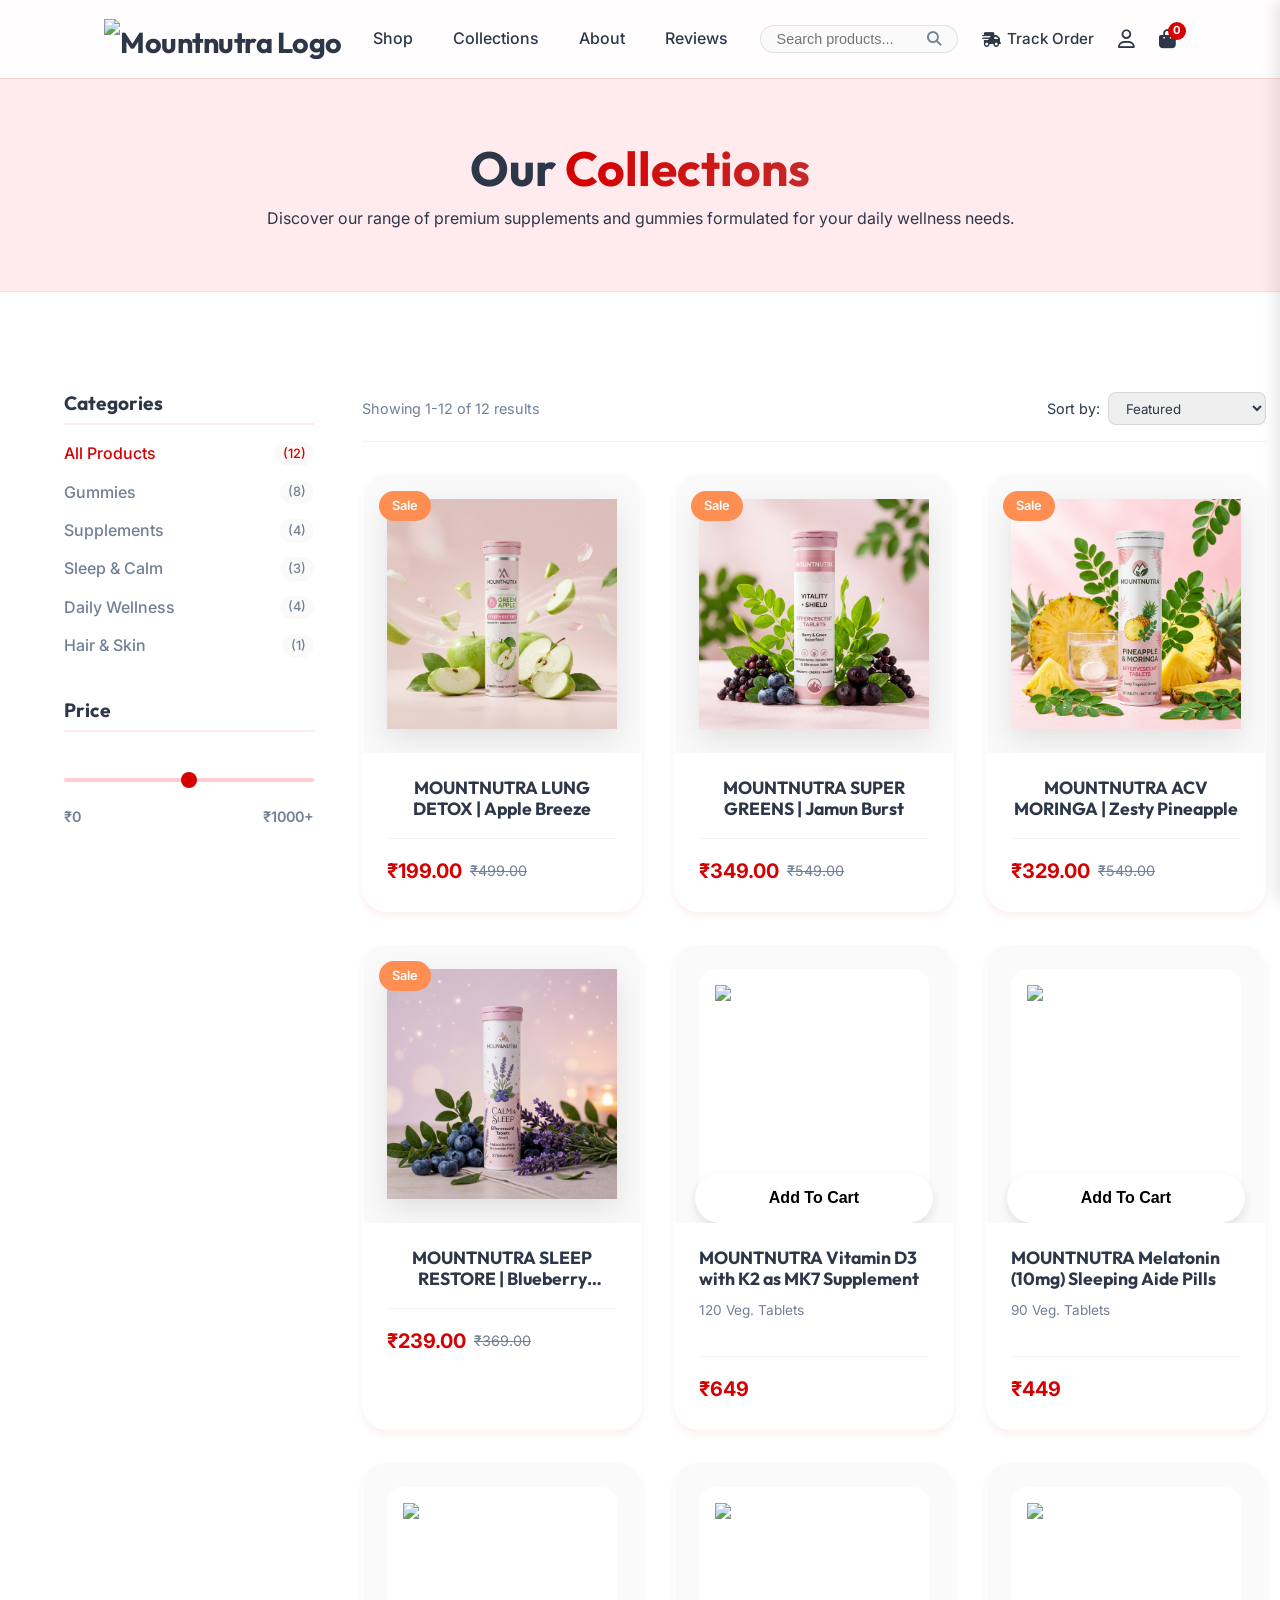
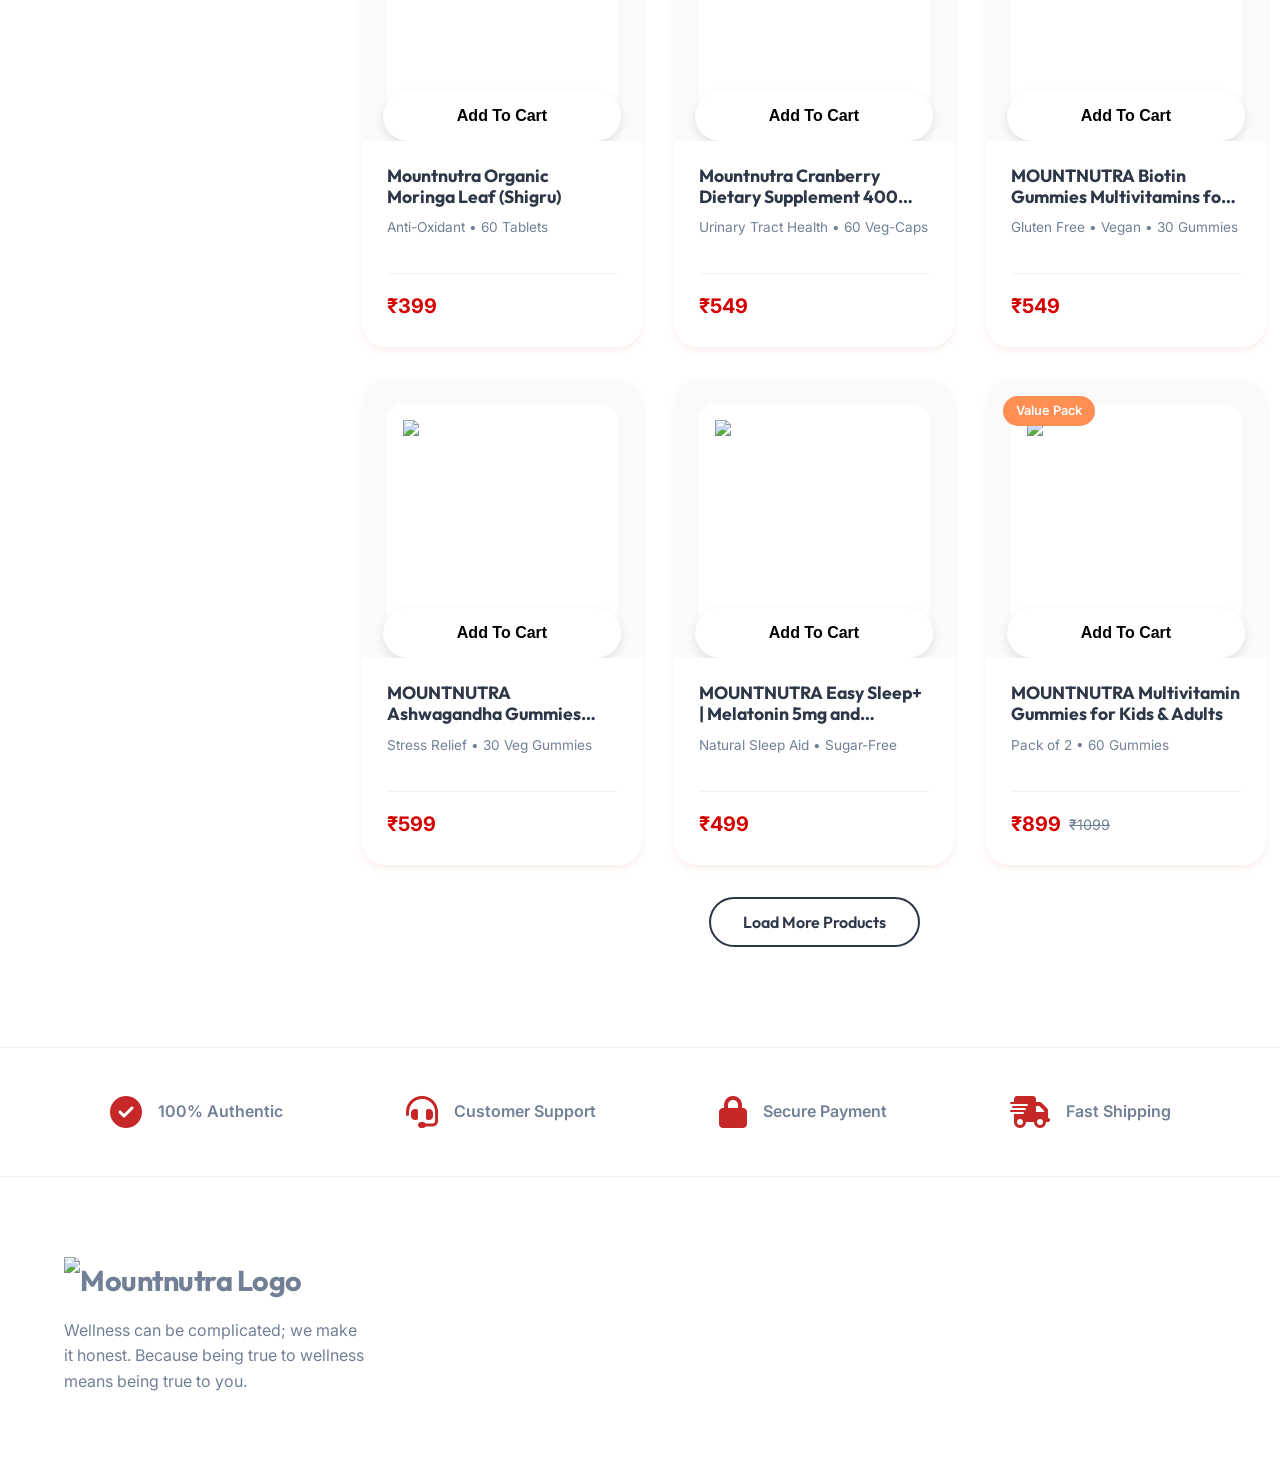
==== commit c75bf11b: "chnages" ====
--- a/collections.html
+++ b/collections.html
@@ -1,5 +1,6 @@
 <!DOCTYPE html>
 <html lang="en">
+
 <head>
     <meta charset="UTF-8">
     <meta name="viewport" content="width=device-width, initial-scale=1.0">
@@ -7,17 +8,20 @@
     <meta name="description" content="Shop all Mountnutra premium effervescent tablets, gummies, and supplements.">
     <link rel="preconnect" href="https://fonts.googleapis.com">
     <link rel="preconnect" href="https://fonts.gstatic.com" crossorigin>
-    <link href="https://fonts.googleapis.com/css2?family=Outfit:wght@300;400;500;600;700&family=Inter:wght@300;400;500&display=swap" rel="stylesheet">
+    <link
+        href="https://fonts.googleapis.com/css2?family=Outfit:wght@300;400;500;600;700&family=Inter:wght@300;400;500&display=swap"
+        rel="stylesheet">
     <link rel="stylesheet" href="https://cdnjs.cloudflare.com/ajax/libs/font-awesome/6.4.0/css/all.min.css">
     <link rel="stylesheet" href="styles.css">
 </head>
+
 <body>
 
     <!-- Navigation (Reused) -->
     <header class="navbar" id="navbar">
         <div class="nav-container">
-            <a href="index.html" class="logo">Mount<span>nutra</span></a>
-            
+            <a href="index.html" class="logo"><img src="assets/logo.png" alt="Mountnutra Logo" style="height: 40px; width: auto; vertical-align: middle;"></a>
+
             <nav class="nav-links">
                 <a href="index.html#shop">Shop</a>
                 <a href="collections.html" class="active-link">Collections</a>
@@ -75,7 +79,7 @@
 
     <!-- Collections Layout -->
     <section class="collections-container section-padding">
-        
+
         <!-- Sidebar Filters -->
         <aside class="collection-sidebar">
             <div class="sidebar-widget">
@@ -89,7 +93,7 @@
                     <li><a href="#">Hair & Skin <span>(1)</span></a></li>
                 </ul>
             </div>
-            
+
             <div class="sidebar-widget">
                 <h3 class="widget-title">Price</h3>
                 <div class="price-filter">
@@ -118,7 +122,7 @@
             </div>
 
             <div class="product-grid collection-grid">
-                
+
                 <!-- Gummies 1 -->
                 <div class="product-card">
                     <div class="product-image-container original-img-container">
@@ -217,7 +221,8 @@
                         </div>
                     </div>
                     <div class="product-info text-center">
-                        <h3 class="product-title truncate-2 font-outfit">MOUNTNUTRA SLEEP RESTORE | Blueberry Lavender</h3>
+                        <h3 class="product-title truncate-2 font-outfit">MOUNTNUTRA SLEEP RESTORE | Blueberry Lavender
+                        </h3>
                         <div class="product-footer justify-content-center">
                             <div class="price-wrapper">
                                 <span class="price text-accent">₹239.00</span>
@@ -231,7 +236,8 @@
                 <div class="product-card">
                     <div class="product-image-container amazon-img-container">
                         <div class="product-image-placeholder">
-                            <img src="https://m.media-amazon.com/images/I/71doj7Br1wS._AC_CR0%2C0%2C0%2C0_SX750_.jpg" alt="Vitamin D3 with K2">
+                            <img src="https://m.media-amazon.com/images/I/71doj7Br1wS._AC_CR0%2C0%2C0%2C0_SX750_.jpg"
+                                alt="Vitamin D3 with K2">
                         </div>
                         <button class="quick-add-btn" aria-label="Add to cart">Add To Cart</button>
                     </div>
@@ -250,7 +256,8 @@
                 <div class="product-card">
                     <div class="product-image-container amazon-img-container">
                         <div class="product-image-placeholder">
-                            <img src="https://m.media-amazon.com/images/I/71fVB-bqH5S._AC_CR0%2C0%2C0%2C0_SX750_.jpg" alt="Melatonin 10mg">
+                            <img src="https://m.media-amazon.com/images/I/71fVB-bqH5S._AC_CR0%2C0%2C0%2C0_SX750_.jpg"
+                                alt="Melatonin 10mg">
                         </div>
                         <button class="quick-add-btn" aria-label="Add to cart">Add To Cart</button>
                     </div>
@@ -269,7 +276,8 @@
                 <div class="product-card">
                     <div class="product-image-container amazon-img-container">
                         <div class="product-image-placeholder">
-                            <img src="https://m.media-amazon.com/images/I/81PJzsZjhsL._AC_CR0%2C0%2C0%2C0_SX750_.jpg" alt="Organic Moringa Leaf">
+                            <img src="https://m.media-amazon.com/images/I/81PJzsZjhsL._AC_CR0%2C0%2C0%2C0_SX750_.jpg"
+                                alt="Organic Moringa Leaf">
                         </div>
                         <button class="quick-add-btn" aria-label="Add to cart">Add To Cart</button>
                     </div>
@@ -288,7 +296,8 @@
                 <div class="product-card">
                     <div class="product-image-container amazon-img-container">
                         <div class="product-image-placeholder">
-                            <img src="https://m.media-amazon.com/images/I/71BFR7Be2XL._AC_CR0%2C0%2C0%2C0_SX480_SY360_.jpg" alt="Cranberry Supplement">
+                            <img src="https://m.media-amazon.com/images/I/71BFR7Be2XL._AC_CR0%2C0%2C0%2C0_SX480_SY360_.jpg"
+                                alt="Cranberry Supplement">
                         </div>
                         <button class="quick-add-btn" aria-label="Add to cart">Add To Cart</button>
                     </div>
@@ -307,12 +316,14 @@
                 <div class="product-card">
                     <div class="product-image-container amazon-img-container">
                         <div class="product-image-placeholder">
-                            <img src="https://m.media-amazon.com/images/I/71UILOeDzgL._AC_CR0%2C0%2C0%2C0_SX750_.jpg" alt="Biotin Gummies">
-                        </div>
-                        <button class="quick-add-btn" aria-label="Add to cart">Add To Cart</button>
-                    </div>
-                    <div class="product-info">
-                        <h3 class="product-title truncate-2">MOUNTNUTRA Biotin Gummies Multivitamins for Hair, Skin & Nails</h3>
+                            <img src="https://m.media-amazon.com/images/I/71UILOeDzgL._AC_CR0%2C0%2C0%2C0_SX750_.jpg"
+                                alt="Biotin Gummies">
+                        </div>
+                        <button class="quick-add-btn" aria-label="Add to cart">Add To Cart</button>
+                    </div>
+                    <div class="product-info">
+                        <h3 class="product-title truncate-2">MOUNTNUTRA Biotin Gummies Multivitamins for Hair, Skin &
+                            Nails</h3>
                         <p class="product-features">Gluten Free • Vegan • 30 Gummies</p>
                         <div class="product-footer">
                             <div class="price-wrapper">
@@ -326,7 +337,8 @@
                 <div class="product-card">
                     <div class="product-image-container amazon-img-container">
                         <div class="product-image-placeholder">
-                            <img src="https://m.media-amazon.com/images/I/71Bi-nNIrKL._AC_CR0%2C0%2C0%2C0_SX750_.jpg" alt="Ashwagandha Gummies">
+                            <img src="https://m.media-amazon.com/images/I/71Bi-nNIrKL._AC_CR0%2C0%2C0%2C0_SX750_.jpg"
+                                alt="Ashwagandha Gummies">
                         </div>
                         <button class="quick-add-btn" aria-label="Add to cart">Add To Cart</button>
                     </div>
@@ -345,12 +357,14 @@
                 <div class="product-card">
                     <div class="product-image-container amazon-img-container">
                         <div class="product-image-placeholder">
-                            <img src="https://m.media-amazon.com/images/I/71pAkaR76iL._AC_CR0%2C0%2C0%2C0_SX480_SY360_.jpg" alt="Easy Sleep+">
-                        </div>
-                        <button class="quick-add-btn" aria-label="Add to cart">Add To Cart</button>
-                    </div>
-                    <div class="product-info">
-                        <h3 class="product-title truncate-2">MOUNTNUTRA Easy Sleep+ | Melatonin 5mg and Valerian Root</h3>
+                            <img src="https://m.media-amazon.com/images/I/71pAkaR76iL._AC_CR0%2C0%2C0%2C0_SX480_SY360_.jpg"
+                                alt="Easy Sleep+">
+                        </div>
+                        <button class="quick-add-btn" aria-label="Add to cart">Add To Cart</button>
+                    </div>
+                    <div class="product-info">
+                        <h3 class="product-title truncate-2">MOUNTNUTRA Easy Sleep+ | Melatonin 5mg and Valerian Root
+                        </h3>
                         <p class="product-features">Natural Sleep Aid • Sugar-Free</p>
                         <div class="product-footer">
                             <div class="price-wrapper">
@@ -365,7 +379,8 @@
                     <div class="product-image-container amazon-img-container">
                         <div class="product-badge">Value Pack</div>
                         <div class="product-image-placeholder">
-                            <img src="https://m.media-amazon.com/images/I/81lud2LGftL._AC_CR0%2C0%2C0%2C0_SX750_.jpg" alt="Multivitamin Gummies">
+                            <img src="https://m.media-amazon.com/images/I/81lud2LGftL._AC_CR0%2C0%2C0%2C0_SX750_.jpg"
+                                alt="Multivitamin Gummies">
                         </div>
                         <button class="quick-add-btn" aria-label="Add to cart">Add To Cart</button>
                     </div>
@@ -382,11 +397,11 @@
                 </div>
 
             </div>
-            
+
             <div class="pagination mt-4 text-center">
                 <button class="btn btn-outline">Load More Products</button>
             </div>
-            
+
         </main>
     </section>
 
@@ -418,8 +433,9 @@
         <!-- Re-using existing footer output -->
         <div class="footer-container">
             <div class="footer-col brand-col">
-                <a href="index.html" class="logo footer-logo">Mount<span>nutra</span></a>
-                <p>Wellness can be complicated; we make it honest. Because being true to wellness means being true to you.</p>
+                <a href="index.html" class="logo footer-logo"><img src="assets/logo.png" alt="Mountnutra Logo" style="height: 45px; width: auto; margin-bottom: 1rem;"></a>
+                <p>Wellness can be complicated; we make it honest. Because being true to wellness means being true to
+                    you.</p>
                 <!-- Existing social links, etc. -->
             </div>
         </div>
@@ -435,7 +451,9 @@
         </div>
         <div class="cart-promo">
             <p>You are eligible for free shipping.</p>
-            <div class="progress-bar"><div class="progress-fill" style="width: 100%;"></div></div>
+            <div class="progress-bar">
+                <div class="progress-fill" style="width: 100%;"></div>
+            </div>
         </div>
         <div class="cart-items" id="cartItemsContainer">
             <!-- Items injected by JS -->
@@ -443,7 +461,8 @@
         <div class="cart-footer">
             <div class="cart-actions">
                 <button class="btn btn-outline" style="flex:1;">View Cart</button>
-                <button class="btn btn-primary" id="checkoutBtn" style="flex:2;">Check Out <span id="cartTotalPrice">₹0</span></button>
+                <button class="btn btn-primary" id="checkoutBtn" style="flex:2;">Check Out <span
+                        id="cartTotalPrice">₹0</span></button>
             </div>
         </div>
     </div>
@@ -530,7 +549,8 @@
                 </div>
 
                 <div class="payment-options-group">
-                    <label style="font-weight: 700; margin-bottom: 0.5rem; display: block;">Select Payment Method</label>
+                    <label style="font-weight: 700; margin-bottom: 0.5rem; display: block;">Select Payment
+                        Method</label>
                     <label class="payment-radio-item">
                         <input type="radio" name="payment_method" value="online" checked>
                         <i class="fas fa-credit-card"></i>
@@ -557,9 +577,10 @@
         </div>
     </div>
 
-    <script src="https://cdnjs.cloudflare.com/ajax/libs/gsap/3.12.2/gsap.min.js"></script>
-    <script src="https://cdnjs.cloudflare.com/ajax/libs/gsap/3.12.2/ScrollTrigger.min.js"></script>
-    <script src="https://cdnjs.cloudflare.com/ajax/libs/vanilla-tilt/1.8.1/vanilla-tilt.min.js"></script>
-    <script src="script.js"></script>
+    <script src="https://cdnjs.cloudflare.com/ajax/libs/gsap/3.12.2/gsap.min.js" defer></script>
+    <script src="https://cdnjs.cloudflare.com/ajax/libs/gsap/3.12.2/ScrollTrigger.min.js" defer></script>
+    <script src="https://cdnjs.cloudflare.com/ajax/libs/vanilla-tilt/1.8.1/vanilla-tilt.min.js" defer></script>
+    <script src="script.js" defer></script>
 </body>
-</html>
+
+</html>
--- a/styles.css
+++ b/styles.css
@@ -1,1902 +1,1902 @@
-/* 
-    Mountnutra - Modern Premium Design System
-    Color Palette: Light Pink & White
-*/
-
-:root {
-    /* Color Palette */
-    --primary: #FFB6C1; /* Light Pink */
-    --primary-light: #FFD1DC;
-    --primary-dark: #F48FB1;
-    --primary-accent: #E91E63; /* For highlights/buttons */
-    
-    --bg-white: #FFFFFF;
-    --bg-light-pink: #FFF0F5; /* Lavender Blush */
-    --bg-off-white: #FAFAFA;
-    
-    --text-main: #2D3748; /* Dark grey for readability */
-    --text-muted: #718096;
-    
-    /* Gradients */
-    --gradient-primary: linear-gradient(135deg, var(--primary-light) 0%, var(--primary-dark) 100%);
-    --gradient-text: linear-gradient(to right, var(--primary-accent), var(--primary-dark));
-    
-    /* Shadows */
-    --shadow-sm: 0 4px 6px rgba(244, 143, 177, 0.08);
-    --shadow-md: 0 10px 20px rgba(244, 143, 177, 0.12);
-    --shadow-lg: 0 20px 40px rgba(244, 143, 177, 0.15);
-    
-    /* Typography */
-    --font-heading: 'Outfit', sans-serif;
-    --font-body: 'Inter', sans-serif;
-    
-    /* Border Radius */
-    --radius-sm: 8px;
-    --radius-md: 16px;
-    --radius-lg: 24px;
-    --radius-full: 9999px;
-
-    /* Transitions */
-    --transition: all 0.3s cubic-bezier(0.25, 0.8, 0.25, 1);
-}
-
-/* Reset & Base */
-* {
-    margin: 0;
-    padding: 0;
-    box-sizing: border-box;
-}
-
-html {
-    scroll-behavior: smooth;
-}
-
-body {
-    font-family: var(--font-body);
-    color: var(--text-main);
-    background-color: var(--bg-white);
-    line-height: 1.6;
-    overflow-x: hidden;
-}
-
-h1, h2, h3, h4, h5, h6 {
-    font-family: var(--font-heading);
-    color: var(--text-main);
-    line-height: 1.2;
-}
-
-a {
-    text-decoration: none;
-    color: inherit;
-    transition: var(--transition);
-}
-
-ul {
-    list-style: none;
-}
-
-img {
-    max-width: 100%;
-    height: auto;
-    display: block;
-}
-
-/* Utilities */
-.section-padding {
-    padding: 100px 5%;
-}
-
-@media (max-width: 768px) {
-    .section-padding {
-        padding: 60px 4%;
-    }
-}
-
-.text-center {
-    text-align: center;
-}
-
-.mt-4 {
-    margin-top: 2rem;
-}
-
-.bg-light-pink {
-    background-color: var(--bg-light-pink);
-}
-
-.gradient-text {
-    background: var(--gradient-text);
-    -webkit-background-clip: text;
-    -webkit-text-fill-color: transparent;
-    background-clip: text;
-}
-
-.section-header {
-    margin-bottom: 3rem;
-    position: relative;
-}
-
-.section-title {
-    font-size: 2.5rem;
-    font-weight: 700;
-    margin-bottom: 1rem;
-}
-
-.section-description {
-    color: var(--text-muted);
-    font-size: 1.1rem;
-    max-width: 600px;
-    margin: 0 auto;
-}
-
-/* Buttons */
-.btn {
-    display: inline-flex;
-    align-items: center;
-    justify-content: center;
-    padding: 0.8rem 2rem;
-    border-radius: var(--radius-full);
-    font-weight: 600;
-    font-family: var(--font-heading);
-    cursor: pointer;
-    transition: var(--transition);
-    border: none;
-    font-size: 1rem;
-}
-
-.btn-primary {
-    background: var(--gradient-primary);
-    color: white !important;
-    box-shadow: var(--shadow-sm);
-}
-
-.btn-primary:hover {
-    transform: translateY(-3px);
-    box-shadow: var(--shadow-md);
-    opacity: 0.95;
-}
-
-.btn-secondary {
-    background-color: white;
-    color: var(--primary-accent);
-    border: 2px solid var(--primary-light);
-}
-
-.btn-secondary:hover {
-    background-color: var(--bg-light-pink);
-    border-color: var(--primary-dark);
-}
-
-.btn-outline {
-    background: transparent;
-    color: var(--text-main);
-    border: 2px solid var(--text-main);
-}
-
-.btn-outline:hover {
-    background: var(--text-main);
-    color: white;
-}
-
-/* Navbar */
-.navbar {
-    position: fixed;
-    top: 0;
-    left: 0;
-    width: 100%;
-    background: rgba(255, 255, 255, 0.9);
-    backdrop-filter: blur(10px);
-    -webkit-backdrop-filter: blur(10px);
-    z-index: 1000;
-    transition: var(--transition);
-    border-bottom: 1px solid rgba(255, 182, 193, 0.2);
-}
-
-.navbar.scrolled {
-    box-shadow: 0 4px 20px rgba(0, 0, 0, 0.05);
-    padding: 0.5rem 0;
-}
-
-.nav-container {
-    max-width: 1200px;
-    margin: 0 auto;
-    padding: 1.2rem 5%;
-    display: flex;
-    justify-content: space-between;
-    align-items: center;
-    transition: var(--transition);
-}
-
-.logo {
-    font-family: var(--font-heading);
-    font-size: 1.8rem;
-    font-weight: 700;
-    color: var(--text-main);
-    letter-spacing: -0.5px;
-}
-
-.logo span {
-    color: var(--primary-accent);
-}
-
-.nav-links {
-    display: flex;
-    gap: 2.5rem;
-}
-
-.nav-links a {
-    font-weight: 500;
-    font-size: 1rem;
-    position: relative;
-}
-
-.nav-links a::after {
-    content: '';
-    position: absolute;
-    width: 0;
-    height: 2px;
-    bottom: -4px;
-    left: 0;
-    background: var(--gradient-primary);
-    transition: width 0.3s ease;
-}
-
-.nav-links a:hover::after {
-    width: 100%;
-}
-
-.nav-links a:hover {
-    color: var(--primary-accent);
-}
-
-.nav-actions {
-    display: flex;
-    align-items: center;
-    gap: 1.5rem;
-}
-
-.icon-link {
-    font-size: 1.2rem;
-    color: var(--text-main);
-}
-
-.icon-link:hover {
-    color: var(--primary-accent);
-    transform: scale(1.1);
-}
-
-.cart-icon {
-    position: relative;
-    display: flex;
-    align-items: center;
-}
-
-.navbar .cart-count {
-    position: absolute;
-    top: -8px;
-    right: -10px;
-    background: var(--primary-accent);
-    color: white;
-    font-size: 0.7rem;
-    font-weight: 700;
-    width: 18px;
-    height: 18px;
-    display: flex;
-    align-items: center;
-    justify-content: center;
-    border-radius: 50%;
-    line-height: 1;
-}
-
-/* Sidebar count should look normal */
-.cart-header .cart-count {
-    background: none;
-    color: inherit;
-    position: static;
-    width: auto;
-    height: auto;
-    display: inline;
-    font-size: inherit;
-}
-
-.mobile-menu-btn {
-    display: none;
-    background: none;
-    border: none;
-    font-size: 1.5rem;
-    color: var(--text-main);
-    cursor: pointer;
-}
-
-/* Mobile Menu */
-.mobile-menu-overlay {
-    position: fixed;
-    top: 0;
-    left: 0;
-    width: 100%;
-    height: 100vh;
-    background: rgba(0,0,0,0.5);
-    z-index: 1001;
-    opacity: 0;
-    visibility: hidden;
-    transition: var(--transition);
-}
-
-.mobile-menu {
-    position: fixed;
-    top: 0;
-    right: -300px;
-    width: 300px;
-    height: 100vh;
-    background: white;
-    z-index: 1002;
-    padding: 2rem;
-    box-shadow: -5px 0 15px rgba(0,0,0,0.1);
-    transition: var(--transition);
-    display: flex;
-    flex-direction: column;
-}
-
-.mobile-menu.active {
-    right: 0;
-}
-
-.mobile-menu-overlay.active {
-    opacity: 1;
-    visibility: visible;
-}
-
-.mobile-menu-header {
-    display: flex;
-    justify-content: space-between;
-    align-items: center;
-    margin-bottom: 2rem;
-    padding-bottom: 1rem;
-    border-bottom: 1px solid var(--bg-light-pink);
-}
-
-.close-menu-btn {
-    background: none;
-    border: none;
-    font-size: 1.5rem;
-    color: var(--text-main);
-    cursor: pointer;
-}
-
-.mobile-nav-links {
-    display: flex;
-    flex-direction: column;
-    gap: 1.5rem;
-}
-
-.mobile-nav-links a {
-    font-size: 1.2rem;
-    font-weight: 500;
-}
-
-@media (max-width: 900px) {
-    .nav-links {
-        display: none;
-    }
-    .mobile-menu-btn {
-        display: block;
-    }
-}
-
-/* Hero Section */
-.hero {
-    position: relative;
-    padding: 160px 5% 100px;
-    min-height: 100vh;
-    display: flex;
-    align-items: center;
-    justify-content: space-between;
-    max-width: 1200px;
-    margin: 0 auto;
-    overflow: hidden;
-    gap: 4rem;
-}
-
-.hero-shapes {
-    position: absolute;
-    top: 0;
-    left: 0;
-    width: 100%;
-    height: 100%;
-    z-index: -1;
-    overflow: hidden;
-}
-
-.shape {
-    position: absolute;
-    border-radius: 50%;
-    filter: blur(80px);
-    z-index: -1;
-}
-
-.shape-1 {
-    top: -10%;
-    right: -5%;
-    width: 600px;
-    height: 600px;
-    background: rgba(255, 209, 220, 0.5); /* var(--primary-light) */
-    animation: float 10s ease-in-out infinite alternate;
-}
-
-.shape-2 {
-    bottom: -10%;
-    left: -10%;
-    width: 400px;
-    height: 400px;
-    background: rgba(244, 143, 177, 0.3); /* var(--primary-dark) */
-    animation: float 12s ease-in-out infinite alternate-reverse;
-}
-
-@keyframes float {
-    0% { transform: translateY(0) scale(1); }
-    100% { transform: translateY(-30px) scale(1.05); }
-}
-
-.hero-content {
-    flex: 1;
-    max-width: 600px;
-    z-index: 1;
-}
-
-.hero-badge {
-    display: inline-block;
-    padding: 0.5rem 1rem;
-    background: var(--bg-light-pink);
-    color: var(--primary-accent);
-    border-radius: var(--radius-full);
-    font-size: 0.9rem;
-    font-weight: 600;
-    margin-bottom: 1.5rem;
-    border: 1px solid rgba(255, 182, 193, 0.5);
-    animation: slideUp 0.8s ease backwards;
-}
-
-.hero-title {
-    font-size: 4rem;
-    line-height: 1.1;
-    margin-bottom: 1.5rem;
-    letter-spacing: -1px;
-    animation: slideUp 0.8s 0.2s ease backwards;
-}
-
-.hero-subtitle {
-    font-size: 1.15rem;
-    color: var(--text-muted);
-    margin-bottom: 2.5rem;
-    animation: slideUp 0.8s 0.4s ease backwards;
-}
-
-.hero-cta-group {
-    display: flex;
-    gap: 1rem;
-    margin-bottom: 3rem;
-    animation: slideUp 0.8s 0.6s ease backwards;
-}
-
-.hero-stats {
-    display: flex;
-    gap: 3rem;
-    animation: slideUp 0.8s 0.8s ease backwards;
-    padding-top: 2rem;
-    border-top: 1px solid rgba(0,0,0,0.05);
-}
-
-.stat-item {
-    display: flex;
-    flex-direction: column;
-}
-
-.stat-num {
-    font-size: 1.8rem;
-    font-weight: 700;
-    font-family: var(--font-heading);
-    color: var(--primary-accent);
-}
-
-.stat-label {
-    font-size: 0.9rem;
-    color: var(--text-muted);
-}
-
-.hero-image-wrapper {
-    flex: 1;
-    position: relative;
-    display: flex;
-    justify-content: center;
-    align-items: center;
-    animation: fadeIn 1s 0.5s ease backwards;
-}
-
-.hero-image-card {
-    position: relative;
-    width: 100%;
-    max-width: 500px;
-    aspect-ratio: 4/5;
-    background: rgba(255, 255, 255, 0.4);
-    border-radius: 40px;
-    border: 1px solid rgba(255, 255, 255, 0.8);
-    box-shadow: var(--shadow-lg);
-    backdrop-filter: blur(20px);
-    -webkit-backdrop-filter: blur(20px);
-    padding: 2rem;
-    display: flex;
-    align-items: center;
-    justify-content: center;
-}
-
-.hero-image-placeholder {
-    width: 100%;
-    height: 100%;
-    background: var(--gradient-primary);
-    border-radius: 24px;
-    display: flex;
-    align-items: center;
-    justify-content: center;
-    overflow: hidden;
-}
-.hero-image-placeholder img {width: 100%; height: 100%; object-fit: cover;}
-
-.floating-badge {
-    position: absolute;
-    background: white;
-    padding: 0.8rem 1.2rem;
-    border-radius: var(--radius-full);
-    box-shadow: var(--shadow-md);
-    font-weight: 600;
-    font-size: 0.9rem;
-    display: flex;
-    align-items: center;
-    gap: 0.5rem;
-    color: var(--text-main);
-    z-index: 2;
-}
-
-.floating-badge i {
-    color: #4CAF50;
-}
-
-.badge-2 i {
-    color: #FFC107;
-}
-
-.badge-1 {
-    top: 10%;
-    left: -10%;
-    animation: float 4s ease-in-out infinite alternate;
-}
-
-.badge-2 {
-    bottom: 15%;
-    right: -5%;
-    animation: float 5s ease-in-out infinite alternate-reverse;
-}
-
-@keyframes slideUp {
-    from { opacity: 0; transform: translateY(30px); }
-    to { opacity: 1; transform: translateY(0); }
-}
-
-@keyframes fadeIn {
-    from { opacity: 0; scale: 0.9; }
-    to { opacity: 1; scale: 1; }
-}
-
-@media (max-width: 900px) {
-    .hero {
-        flex-direction: column;
-        padding-top: 120px;
-        text-align: center;
-        gap: 3rem;
-    }
-    .hero-content {
-        display: flex;
-        flex-direction: column;
-        align-items: center;
-    }
-    .hero-title {
-        font-size: 3rem;
-    }
-    .hero-cta-group {
-        justify-content: center;
-    }
-    .badge-1 { left: 0; }
-    .badge-2 { right: 0; }
-}
-
-
-/* Shop By Goal */
-.goal-grid {
-    display: grid;
-    grid-template-columns: repeat(auto-fit, minmax(160px, 1fr));
-    gap: 1.5rem;
-    max-width: 1000px;
-    margin: 0 auto;
-}
-
-.goal-card {
-    background: white;
-    border-radius: var(--radius-md);
-    padding: 2rem 1rem;
-    text-align: center;
-    box-shadow: var(--shadow-sm);
-    border: 1px solid rgba(0,0,0,0.03);
-    transition: var(--transition);
-    display: flex;
-    flex-direction: column;
-    align-items: center;
-    gap: 1rem;
-}
-
-.goal-card:hover {
-    transform: translateY(-5px);
-    box-shadow: var(--shadow-md);
-    border-color: var(--primary-light);
-    background: var(--bg-light-pink);
-}
-
-.goal-icon {
-    width: 60px;
-    height: 60px;
-    background: var(--gradient-primary);
-    border-radius: 50%;
-    display: flex;
-    align-items: center;
-    justify-content: center;
-    color: white;
-    font-size: 1.5rem;
-    margin-bottom: 0.5rem;
-    transition: var(--transition);
-}
-
-.goal-card:hover .goal-icon {
-    transform: scale(1.1);
-}
-
-.goal-card h3 {
-    font-size: 1rem;
-    font-weight: 600;
-}
-
-
-/* Best Sellers */
-.product-grid {
-    display: grid;
-    grid-template-columns: repeat(auto-fill, minmax(250px, 1fr));
-    gap: 2rem;
-    max-width: 1200px;
-    margin: 0 auto;
-}
-
-.product-card {
-    background: white;
-    border-radius: var(--radius-lg);
-    overflow: hidden;
-    box-shadow: var(--shadow-sm);
-    transition: var(--transition);
-    border: 1px solid rgba(255, 255, 255, 0.8);
-}
-
-.product-card:hover {
-    transform: translateY(-10px);
-    box-shadow: var(--shadow-lg);
-}
-
-.product-image-container {
-    position: relative;
-    padding: 1.5rem;
-    background: var(--bg-off-white);
-    aspect-ratio: 1;
-    display: flex;
-    align-items: center;
-    justify-content: center;
-    overflow: hidden;
-}
-
-.product-image-placeholder {
-    width: 100%;
-    height: 100%;
-    background: var(--primary-light);
-    border-radius: var(--radius-md);
-    display: flex;
-    align-items: center;
-    justify-content: center;
-    color: white;
-    transition: var(--transition);
-}
-.product-image-placeholder img {width: 100%; height: 100%; object-fit: cover; border-radius: var(--radius-md);}
-
-.product-card:hover .product-image-placeholder {
-    transform: scale(1.05);
-}
-
-.product-badge {
-    position: absolute;
-    top: 1rem;
-    left: 1rem;
-    background: #ff8e53; /* Changed to match screenshot's orange sale badge */
-    color: white;
-    padding: 0.3rem 0.8rem;
-    border-radius: var(--radius-full);
-    font-size: 0.8rem;
-    font-weight: 600;
-    z-index: 6;
-}
-
-/* Hover Overlay Styles (Exactly like Screenshot) */
-.hover-overlay {
-    position: absolute;
-    top: 0; left: 0; right: 0; bottom: 0;
-    display: flex;
-    flex-direction: column;
-    align-items: center;
-    justify-content: center;
-    opacity: 0;
-    visibility: hidden;
-    transition: all 0.4s ease;
-    z-index: 5;
-    text-align: center;
-    padding: 1rem;
-    border-radius: inherit;
-}
-
-.product-card:hover .hover-overlay {
-    opacity: 1;
-    visibility: visible;
-}
-
-.hover-content {
-    margin-bottom: 2rem;
-    padding: 0 1rem;
-}
-
-.hover-title {
-    font-size: 1.4rem;
-    font-weight: 800;
-    font-family: var(--font-heading);
-    margin-bottom: 0.5rem;
-    transform: translateY(20px);
-    transition: all 0.4s ease 0.1s;
-}
-
-.hover-subtitle {
-    font-size: 1rem;
-    font-weight: 700;
-    transform: translateY(20px);
-    transition: all 0.4s ease 0.2s;
-}
-
-.quick-add-btn {
-    position: absolute;
-    bottom: 20px;
-    width: calc(100% - 40px);
-    background: white;
-    color: black;
-    font-weight: 700;
-    padding: 1rem 0;
-    border-radius: 30px;
-    border: none;
-    box-shadow: 0 4px 10px rgba(0,0,0,0.1);
-    cursor: pointer;
-    font-size: 1rem;
-    transform: translateY(20px);
-    transition: all 0.4s ease 0.3s;
-    z-index: 6;
-    display: flex;
-    align-items: center;
-    justify-content: center;
-}
-
-.quick-add-btn:hover {
-    background: #f8f8f8;
-    transform: translateY(-2px) !important;
-    box-shadow: 0 6px 15px rgba(0,0,0,0.15);
-}
-
-.hover-search-btn {
-    position: absolute;
-    top: 15px;
-    right: 15px;
-    width: 45px;
-    height: 45px;
-    background: white;
-    border-radius: 50%;
-    display: flex;
-    align-items: center;
-    justify-content: center;
-    box-shadow: 0 4px 10px rgba(0,0,0,0.1);
-    color: black;
-    font-size: 1.2rem;
-    transform: scale(0);
-    transition: transform 0.4s cubic-bezier(0.175, 0.885, 0.32, 1.275) 0.1s;
-    cursor: pointer;
-    z-index: 6;
-}
-
-.product-card:hover .hover-overlay .hover-title,
-.product-card:hover .hover-overlay .hover-subtitle,
-.product-card:hover .quick-add-btn {
-    transform: translateY(0);
-}
-
-.product-card:hover .hover-search-btn {
-    transform: scale(1);
-}
-
-.product-info {
-    padding: 1.5rem;
-}
-
-.product-title {
-    font-size: 1.1rem;
-    font-weight: 700;
-    margin-bottom: 0.5rem;
-}
-
-.product-features {
-    font-size: 0.85rem;
-    color: var(--text-muted);
-    margin-bottom: 1rem;
-    min-height: 2.5rem;
-}
-
-.product-footer {
-    display: flex;
-    justify-content: space-between;
-    align-items: center;
-    margin-top: 1rem;
-    padding-top: 1rem;
-    border-top: 1px solid rgba(0,0,0,0.05);
-}
-
-.price-wrapper {
-    display: flex;
-    align-items: center;
-    gap: 0.5rem;
-}
-
-.price {
-    font-size: 1.25rem;
-    font-weight: 700;
-    color: var(--primary-accent);
-}
-
-.old-price {
-    font-size: 0.9rem;
-    color: var(--text-muted);
-    text-decoration: line-through;
-}
-
-.rating {
-    display: flex;
-    align-items: center;
-    gap: 0.3rem;
-    font-size: 0.9rem;
-    font-weight: 600;
-}
-
-.rating i {
-    color: #FFC107;
-}
-
-/* Why Us Section */
-.why-wrapper {
-    display: flex;
-    align-items: center;
-    gap: 5rem;
-    max-width: 1200px;
-    margin: 0 auto;
-}
-
-.why-image {
-    flex: 1;
-    position: relative;
-}
-
-.blob-shape {
-    width: 100%;
-    aspect-ratio: 1;
-    background: var(--gradient-primary);
-    border-radius: 40% 60% 70% 30% / 40% 50% 60% 50%;
-    animation: morph 8s ease-in-out infinite;
-    display: flex;
-    align-items: center;
-    justify-content: center;
-    overflow: hidden;
-    position: relative;
-}
-
-.blob-shape::after {
-    content: '\f4d8'; /* fa-flask */
-    font-family: 'Font Awesome 6 Free';
-    font-weight: 900;
-    font-size: 8rem;
-    color: rgba(255,255,255,0.5);
-}
-
-
-@keyframes morph {
-    0%, 100% { border-radius: 40% 60% 70% 30% / 40% 50% 60% 50%; }
-    34% { border-radius: 70% 30% 50% 50% / 30% 30% 70% 70%; }
-    67% { border-radius: 100% 60% 60% 100% / 100% 100% 60% 60%; }
-}
-
-.why-content {
-    flex: 1;
-}
-
-.features-list {
-    margin-top: 2.5rem;
-    display: flex;
-    flex-direction: column;
-    gap: 1.5rem;
-}
-
-.feature-item {
-    display: flex;
-    align-items: flex-start;
-    gap: 1.5rem;
-    padding: 1rem;
-    border-radius: var(--radius-md);
-    transition: var(--transition);
-}
-
-.feature-item:hover {
-    background: var(--bg-light-pink);
-    transform: translateX(10px);
-}
-
-.feature-icon {
-    width: 50px;
-    height: 50px;
-    background: white;
-    border-radius: 12px;
-    display: flex;
-    align-items: center;
-    justify-content: center;
-    font-size: 1.5rem;
-    color: var(--primary-accent);
-    box-shadow: var(--shadow-sm);
-    flex-shrink: 0;
-}
-
-.feature-text h4 {
-    font-size: 1.2rem;
-    margin-bottom: 0.3rem;
-}
-
-.feature-text p {
-    color: var(--text-muted);
-    font-size: 0.95rem;
-}
-
-@media (max-width: 900px) {
-    .why-wrapper {
-        flex-direction: column;
-        text-align: center;
-        gap: 3rem;
-    }
-    .feature-item {
-        text-align: left;
-    }
-}
-
-/* Testimonials */
-.testimonial-slider-container {
-    max-width: 1000px;
-    margin: 0 auto;
-    position: relative;
-    padding: 2rem 0;
-}
-
-.testimonial-slider {
-    display: flex;
-    overflow-x: auto;
-    scroll-snap-type: x mandatory;
-    scroll-behavior: smooth;
-    gap: 2rem;
-    padding-bottom: 2rem;
-    -ms-overflow-style: none; /* IE and Edge */
-    scrollbar-width: none; /* Firefox */
-}
-
-.testimonial-slider::-webkit-scrollbar {
-    display: none;
-}
-
-.testimonial-card {
-    flex: 0 0 calc(50% - 1rem);
-    scroll-snap-align: center;
-    background: white;
-    padding: 2.5rem;
-    border-radius: var(--radius-lg);
-    box-shadow: var(--shadow-md);
-    min-width: 300px;
-}
-
-@media (max-width: 768px) {
-    .testimonial-card {
-        flex: 0 0 100%;
-    }
-}
-
-.quote-icon {
-    font-size: 2rem;
-    color: var(--primary-light);
-    margin-bottom: 1rem;
-}
-
-.testimonial-text {
-    font-size: 1.1rem;
-    font-style: italic;
-    color: var(--text-main);
-    margin-bottom: 2rem;
-    line-height: 1.7;
-}
-
-.testimonial-author {
-    display: flex;
-    align-items: center;
-    gap: 1rem;
-    border-top: 1px solid rgba(0,0,0,0.05);
-    padding-top: 1.5rem;
-}
-
-.author-avatar {
-    width: 50px;
-    height: 50px;
-    border-radius: 50%;
-    background: var(--gradient-primary);
-    display: flex;
-    align-items: center;
-    justify-content: center;
-    color: white;
-    font-weight: 700;
-    font-family: var(--font-heading);
-}
-
-.pl-1 { background: #FFB6C1; }
-.pl-2 { background: #81C784; }
-.pl-3 { background: #64B5F6; }
-
-.author-info h4 {
-    font-size: 1rem;
-    margin-bottom: 0.2rem;
-}
-
-.stars {
-    color: #FFC107;
-    font-size: 0.8rem;
-}
-
-.slider-controls {
-    display: flex;
-    justify-content: center;
-    gap: 1rem;
-    margin-top: 1rem;
-}
-
-.slider-btn {
-    width: 45px;
-    height: 45px;
-    border-radius: 50%;
-    background: white;
-    border: none;
-    box-shadow: var(--shadow-sm);
-    color: var(--text-main);
-    font-size: 1.2rem;
-    cursor: pointer;
-    transition: var(--transition);
-    display: flex;
-    align-items: center;
-    justify-content: center;
-}
-
-.slider-btn:hover {
-    background: var(--primary-accent);
-    color: white;
-}
-
-/* Trust Badges */
-.trust-badges {
-    background: white;
-    padding: 3rem 5%;
-    border-top: 1px solid rgba(0,0,0,0.05);
-    border-bottom: 1px solid rgba(0,0,0,0.05);
-}
-
-.trust-container {
-    max-width: 1200px;
-    margin: 0 auto;
-    display: flex;
-    justify-content: space-around;
-    flex-wrap: wrap;
-    gap: 2rem;
-}
-
-.trust-item {
-    display: flex;
-    align-items: center;
-    gap: 1rem;
-    color: var(--text-muted);
-    font-weight: 600;
-}
-
-.trust-item i {
-    font-size: 2rem;
-    color: var(--primary-dark);
-}
-
-/* Footer */
-.footer {
-    background-color: white;
-    padding: 80px 5% 0;
-}
-
-.footer-container {
-    max-width: 1200px;
-    margin: 0 auto;
-    display: grid;
-    grid-template-columns: 2fr 1fr 1fr 1.5fr;
-    gap: 3rem;
-    margin-bottom: 4rem;
-}
-
-@media (max-width: 900px) {
-    .footer-container {
-        grid-template-columns: 1fr 1fr;
-    }
-}
-@media (max-width: 500px) {
-    .footer-container {
-        grid-template-columns: 1fr;
-    }
-}
-
-.footer-logo {
-    display: block;
-    margin-bottom: 1rem;
-}
-
-.brand-col p {
-    color: var(--text-muted);
-    margin-bottom: 1.5rem;
-    max-width: 300px;
-}
-
-.social-links {
-    display: flex;
-    gap: 1rem;
-}
-
-.social-links a {
-    width: 40px;
-    height: 40px;
-    border-radius: 50%;
-    background: var(--bg-light-pink);
-    color: var(--primary-accent);
-    display: flex;
-    align-items: center;
-    justify-content: center;
-    transition: var(--transition);
-}
-
-.social-links a:hover {
-    background: var(--primary-accent);
-    color: white;
-    transform: translateY(-3px);
-}
-
-.footer-col h3 {
-    font-size: 1.2rem;
-    margin-bottom: 1.5rem;
-}
-
-.footer-col ul {
-    display: flex;
-    flex-direction: column;
-    gap: 1rem;
-}
-
-.footer-col a {
-    color: var(--text-muted);
-}
-
-.footer-col a:hover {
-    color: var(--primary-accent);
-}
-
-.footer-col i {
-    color: var(--primary-dark);
-    margin-right: 0.5rem;
-    width: 20px;
-}
-
-.footer-bottom {
-    border-top: 1px solid rgba(0,0,0,0.05);
-    padding: 2rem 0;
-}
-
-.footer-bottom-content {
-    max-width: 1200px;
-    margin: 0 auto;
-    display: flex;
-    justify-content: space-between;
-    align-items: center;
-    flex-wrap: wrap;
-    gap: 1rem;
-    color: var(--text-muted);
-    font-size: 0.9rem;
-}
-
-.policy-links {
-    display: flex;
-    gap: 2rem;
-}
-
-@media (max-width: 600px) {
-    .footer-bottom-content {
-        flex-direction: column;
-        justify-content: center;
-    }
-}
-
-/* =========================================
-   Phase 2: eCommerce Integration Styles 
-   ========================================= */
-
-/* Header Search & Track Order Links */
-.search-bar {
-    display: flex;
-    align-items: center;
-    background: var(--bg-off-white);
-    border: 1px solid rgba(0,0,0,0.1);
-    border-radius: var(--radius-full);
-    padding: 0.3rem 1rem;
-    transition: var(--transition);
-}
-
-.search-bar:focus-within {
-    border-color: var(--primary-accent);
-    box-shadow: 0 0 0 3px rgba(233, 30, 99, 0.1);
-}
-
-.search-bar input {
-    border: none;
-    background: transparent;
-    outline: none;
-    font-size: 0.9rem;
-    color: var(--text-main);
-    width: 150px;
-    transition: width 0.3s ease;
-}
-
-.search-bar input:focus {
-    width: 200px;
-}
-
-.search-bar button {
-    background: transparent;
-    border: none;
-    color: var(--text-muted);
-    cursor: pointer;
-    font-size: 0.9rem;
-}
-
-.search-bar button:hover {
-    color: var(--primary-accent);
-}
-
-.track-order-link {
-    display: flex;
-    align-items: center;
-    gap: 0.4rem;
-    font-size: 0.95rem;
-    font-weight: 500;
-}
-
-.mobile-search {
-    display: flex;
-    align-items: center;
-    background: var(--bg-off-white);
-    border: 1px solid rgba(0,0,0,0.1);
-    border-radius: var(--radius-full);
-    padding: 0.5rem 1rem;
-    margin-bottom: 1rem;
-}
-
-.mobile-search input {
-    border: none;
-    background: transparent;
-    outline: none;
-    width: 100%;
-}
-
-.mobile-search button {
-    background: none;
-    border: none;
-    color: var(--text-muted);
-}
-
-@media (max-width: 1050px) {
-    .search-bar input {
-        width: 100px;
-    }
-    .search-bar input:focus {
-        width: 150px;
-    }
-}
-
-@media (max-width: 900px) {
-    .search-bar {
-        display: none;
-    }
-    .d-none-mobile {
-        display: none;
-    }
-}
-
-/* Fix for Multi-Line Truncation on Amazon Titles */
-.truncate-2 {
-    display: -webkit-box;
-    -webkit-line-clamp: 2;
-    line-clamp: 2;
-    -webkit-box-orient: vertical;
-    overflow: hidden;
-    text-overflow: ellipsis;
-    min-height: 2.8rem;
-}
-
-/* Specific styling for raw Amazon Images to fit into aesthetically */
-.amazon-img-container .product-image-placeholder {
-    background: white; /* Raw amazon images usually have white backgrounds */
-    padding: 1rem;
-}
-
-.amazon-img-container .product-image-placeholder img {
-    object-fit: contain;
-    border-radius: 0;
-    mix-blend-mode: multiply; /* Removes white bg if any */
-}
-
-.original-img-container {
-    background: var(--bg-off-white);
-    padding: 1.5rem;
-}
-
-.original-img-container .product-image-placeholder {
-    background: transparent;
-}
-
-.original-img-container .product-image-placeholder img {
-    object-fit: contain;
-    border-radius: 0;
-    filter: drop-shadow(0 10px 15px rgba(0,0,0,0.1));
-}
-
-/* Collections Page Styles */
-.collection-header {
-    padding: 140px 5% 60px;
-    background: var(--bg-light-pink);
-    border-bottom: 1px solid rgba(0,0,0,0.05);
-}
-
-.collection-header-content h1 {
-    font-size: 3rem;
-    margin-bottom: 0.5rem;
-}
-
-.collections-container {
-    display: flex;
-    gap: 3rem;
-    max-width: 1300px;
-    margin: 0 auto;
-}
-
-/* Sidebar */
-.collection-sidebar {
-    width: 250px;
-    flex-shrink: 0;
-}
-
-.sidebar-widget {
-    margin-bottom: 2.5rem;
-}
-
-.widget-title {
-    font-size: 1.2rem;
-    margin-bottom: 1rem;
-    padding-bottom: 0.5rem;
-    border-bottom: 2px solid var(--bg-light-pink);
-}
-
-.category-list {
-    display: flex;
-    flex-direction: column;
-    gap: 0.8rem;
-}
-
-.category-list a {
-    display: flex;
-    justify-content: space-between;
-    align-items: center;
-    color: var(--text-muted);
-    font-weight: 500;
-}
-
-.category-list a:hover, .category-list a.active {
-    color: var(--primary-accent);
-}
-
-.category-list span {
-    background: var(--bg-off-white);
-    padding: 0.1rem 0.5rem;
-    border-radius: var(--radius-full);
-    font-size: 0.8rem;
-}
-
-/* Price Filter */
-.price-filter {
-    padding-top: 1rem;
-}
-
-.slider {
-    -webkit-appearance: none;
-    appearance: none;
-    width: 100%;
-    height: 4px;
-    background: var(--primary-light);
-    outline: none;
-    border-radius: 2px;
-}
-
-.slider::-webkit-slider-thumb {
-    -webkit-appearance: none;
-    appearance: none;
-    width: 16px;
-    height: 16px;
-    border-radius: 50%;
-    background: var(--primary-accent);
-    cursor: pointer;
-}
-
-.price-values {
-    display: flex;
-    justify-content: space-between;
-    margin-top: 1rem;
-    font-size: 0.9rem;
-    font-weight: 600;
-    color: var(--text-muted);
-}
-
-/* Main Collection Area */
-.collection-main {
-    flex: 1;
-}
-
-.collection-toolbar {
-    display: flex;
-    justify-content: space-between;
-    align-items: center;
-    margin-bottom: 2rem;
-    padding-bottom: 1rem;
-    border-bottom: 1px solid rgba(0,0,0,0.05);
-}
-
-.product-count {
-    color: var(--text-muted);
-    font-size: 0.9rem;
-}
-
-.sort-options {
-    display: flex;
-    align-items: center;
-    gap: 0.5rem;
-    font-size: 0.9rem;
-}
-
-.sort-options select {
-    padding: 0.4rem 0.8rem;
-    border: 1px solid rgba(0,0,0,0.1);
-    border-radius: var(--radius-sm);
-    outline: none;
-    font-family: inherit;
-    color: var(--text-main);
-    cursor: pointer;
-}
-
-/* Adjust grid for collections page (3 columns generally) */
-.collection-grid {
-    grid-template-columns: repeat(auto-fill, minmax(280px, 1fr));
-}
-
-@media (max-width: 900px) {
-    .collections-container {
-        flex-direction: column;
-    }
-    .collection-sidebar {
-        width: 100%;
-    }
-    .collection-toolbar {
-        flex-direction: column;
-        align-items: flex-start;
-        gap: 1rem;
-    }
-}
-
-/* =========================================
-   Phase 3: Backend & Functional Features
-   ========================================= */
-
-/* Map of India in Footer */
-.footer-map {
-    position: relative;
-    width: 200px;
-    margin: 1.5rem auto;
-    opacity: 0.8;
-}
-
-.map-label {
-    position: absolute;
-    top: -20px;
-    left: 50%;
-    transform: translateX(-50%);
-    font-size: 0.8rem;
-    font-weight: 600;
-    color: var(--primary-accent);
-    background: white;
-    padding: 0.2rem 0.6rem;
-    border-radius: var(--radius-full);
-    white-space: nowrap;
-    box-shadow: 0 4px 6px rgba(0,0,0,0.05);
-    z-index: 2;
-}
-
-.india-map {
-    width: 100%;
-    height: auto;
-    fill: var(--bg-light-pink);
-    stroke: var(--primary-light);
-    stroke-width: 2;
-}
-
-.map-pulse {
-    fill: var(--primary-accent);
-    animation: pulse 2s infinite;
-}
-
-@keyframes pulse {
-    0% { transform: scale(1); opacity: 1; stroke-width: 0; }
-    50% { transform: scale(3); opacity: 0; stroke: var(--primary-accent); stroke-width: 2; }
-    100% { transform: scale(1); opacity: 1; stroke-width: 0; }
-}
-
-/* --- Cart Sidebar --- */
-.cart-overlay {
-    position: fixed;
-    top: 0; left: 0; right: 0; bottom: 0;
-    background: rgba(0, 0, 0, 0.5);
-    z-index: 1000;
-    opacity: 0;
-    visibility: hidden;
-    transition: var(--transition);
-}
-
-.cart-overlay.active {
-    opacity: 1;
-    visibility: visible;
-}
-
-.cart-sidebar {
-    position: fixed;
-    top: 0; right: -400px;
-    width: 100%;
-    max-width: 380px;
-    height: 100vh;
-    background: white;
-    z-index: 1001;
-    box-shadow: -5px 0 15px rgba(0,0,0,0.1);
-    transition: right 0.4s cubic-bezier(0.175, 0.885, 0.32, 1.275);
-    display: flex;
-    flex-direction: column;
-}
-
-.cart-sidebar.active {
-    right: 0;
-}
-
-.cart-header {
-    padding: 1.5rem;
-    border-bottom: 1px solid rgba(0,0,0,0.05);
-    display: flex;
-    justify-content: space-between;
-    align-items: center;
-}
-
-.close-cart-btn {
-    background: none;
-    border: none;
-    font-size: 1.2rem;
-    color: var(--text-muted);
-    cursor: pointer;
-}
-
-.cart-items {
-    flex: 1;
-    overflow-y: auto;
-    padding: 1.5rem;
-}
-
-.empty-cart-message {
-    text-align: center;
-    color: var(--text-muted);
-    margin-top: 2rem;
-}
-
-.cart-item {
-    display: flex;
-    gap: 1rem;
-    margin-bottom: 1.5rem;
-    padding-bottom: 1.5rem;
-    border-bottom: 1px solid rgba(0,0,0,0.05);
-}
-
-.cart-item-img {
-    width: 80px;
-    height: 80px;
-    object-fit: contain;
-    background: var(--bg-off-white);
-    border-radius: var(--radius-sm);
-    padding: 0.5rem;
-    mix-blend-mode: multiply;
-}
-
-.cart-item-details {
-    flex: 1;
-}
-
-.cart-item-title {
-    font-weight: 600;
-    font-size: 0.95rem;
-    margin-bottom: 0.3rem;
-    display: -webkit-box;
-    -webkit-line-clamp: 2;
-    line-clamp: 2;
-    -webkit-box-orient: vertical;
-    overflow: hidden;
-}
-
-.cart-item-price {
-    color: var(--primary-accent);
-    font-weight: 600;
-}
-
-.cart-item-actions {
-    display: flex;
-    justify-content: space-between;
-    align-items: center;
-    margin-top: 0.5rem;
-}
-
-.qty-controls {
-    display: flex;
-    align-items: center;
-    border: 1px solid rgba(0,0,0,0.1);
-    border-radius: var(--radius-sm);
-    overflow: hidden;
-}
-
-.qty-btn {
-    width: 25px;
-    height: 25px;
-    background: var(--bg-off-white);
-    border: none;
-    cursor: pointer;
-}
-
-.qty-input {
-    width: 30px;
-    text-align: center;
-    border: none;
-    font-size: 0.9rem;
-    -webkit-appearance: none;
-    appearance: none;
-}
-
-.remove-item-btn {
-    color: #e53e3e;
-    background: none;
-    border: none;
-    font-size: 0.9rem;
-    cursor: pointer;
-    text-decoration: underline;
-}
-
-.cart-footer {
-    padding: 1.5rem;
-    background: var(--bg-off-white);
-    border-top: 1px solid rgba(0,0,0,0.05);
-}
-
-.cart-total {
-    display: flex;
-    justify-content: space-between;
-    font-size: 1.2rem;
-    font-weight: 700;
-    margin-bottom: 1rem;
-}
-
-/* --- Checkout Modal --- */
-.checkout-overlay {
-    position: fixed;
-    top: 0; left: 0; right: 0; bottom: 0;
-    background: rgba(0, 0, 0, 0.6);
-    z-index: 2000;
-    opacity: 0;
-    visibility: hidden;
-    transition: var(--transition);
-}
-
-.checkout-overlay.active {
-    opacity: 1;
-    visibility: visible;
-}
-
-.checkout-modal {
-    position: fixed;
-    top: 50%; left: 50%;
-    transform: translate(-50%, -50%) scale(0.95);
-    width: 90%;
-    max-width: 500px;
-    max-height: 90vh;
-    background: white;
-    border-radius: var(--radius-lg);
-    z-index: 2001;
-    opacity: 0;
-    visibility: hidden;
-    transition: all 0.3s ease;
-    display: flex;
-    flex-direction: column;
-}
-
-.checkout-modal.active {
-    opacity: 1;
-    visibility: visible;
-    transform: translate(-50%, -50%) scale(1);
-}
-
-.checkout-header {
-    padding: 1.5rem;
-    border-bottom: 1px solid rgba(0,0,0,0.05);
-    display: flex;
-    justify-content: space-between;
-    align-items: center;
-}
-
-.checkout-body {
-    padding: 1.5rem;
-    overflow-y: auto;
-}
-
-.form-group {
-    margin-bottom: 1rem;
-}
-
-.form-group label {
-    display: block;
-    margin-bottom: 0.4rem;
-    font-weight: 500;
-    font-size: 0.9rem;
-}
-
-.form-group input, .form-group textarea {
-    width: 100%;
-    padding: 0.8rem;
-    border: 1px solid rgba(0,0,0,0.1);
-    border-radius: var(--radius-sm);
-    font-family: inherit;
-    font-size: 0.95rem;
-}
-
-.payment-mock {
-    background: var(--bg-off-white);
-    padding: 1rem;
-    border-radius: var(--radius-sm);
-    margin-bottom: 1.5rem;
-}
-
-.payment-option {
-    padding: 1rem;
-    border: 1px solid var(--primary-accent);
-    border-radius: var(--radius-sm);
-    background: white;
-    font-weight: 500;
-    display: flex;
-    justify-content: space-between;
-    align-items: center;
-}
-
-.secure-badge {
-    font-size: 0.8rem;
-    color: #38a169;
-}
-
-.mock-note {
-    font-size: 0.8rem;
-    color: var(--text-muted);
-    margin-top: 0.5rem;
-}
-
-.checkout-success {
-    text-align: center;
-    padding: 2rem 0;
-}
-
-.success-icon {
-    font-size: 4rem;
-    color: #38a169;
-    margin-bottom: 1rem;
-}
-
-/* Checkout Form Layout */
-.checkout-form-grid {
-    display: grid;
-    grid-template-columns: 1fr 1fr;
-    gap: 1rem;
-}
-
-.checkout-form-grid .form-group.full-width {
-    grid-column: span 2;
-}
-
-@media (max-width: 600px) {
-    .checkout-form-grid {
-        grid-template-columns: 1fr;
-    }
-    .checkout-form-grid .form-group.full-width {
-        grid-column: span 1;
-    }
-}
-
-.payment-options-group {
-    margin: 1.5rem 0;
-    display: flex;
-    flex-direction: column;
-    gap: 0.8rem;
-}
-
-.payment-radio-item {
-    display: flex;
-    align-items: center;
-    gap: 1rem;
-    padding: 1rem;
-    border: 1px solid #eee;
-    border-radius: 12px;
-    cursor: pointer;
-    transition: var(--transition);
-}
-
-.payment-radio-item:hover {
-    border-color: var(--primary-light);
-    background: var(--bg-light-pink);
-}
-
-.payment-radio-item input {
-    width: 20px;
-    height: 20px;
-    cursor: pointer;
-}
-
-.payment-radio-item i {
-    font-size: 1.2rem;
-    color: var(--primary-accent);
-}
-
-.payment-radio-label {
-    flex: 1;
-    font-weight: 600;
-}
+/* 
+    Mountnutra - Modern Premium Design System
+    Color Palette: Light Pink & White
+*/
+
+:root {
+    /* Color Palette */
+    --primary: #D32F2F; /* Brand Red */
+    --primary-light: #FFCDD2;
+    --primary-dark: #C62828;
+    --primary-accent: #D50000; /* For highlights/buttons */
+    
+    --bg-white: #FFFFFF;
+    --bg-light-red: #FFEBEE; /* Light Red Blush */
+    --bg-off-white: #FAFAFA;
+    
+    --text-main: #2D3748; /* Dark grey for readability */
+    --text-muted: #718096;
+    
+    /* Gradients */
+    --gradient-primary: linear-gradient(135deg, var(--primary-light) 0%, var(--primary-dark) 100%);
+    --gradient-text: linear-gradient(to right, var(--primary-accent), var(--primary-dark));
+    
+    /* Shadows */
+    --shadow-sm: 0 4px 6px rgba(211, 47, 47, 0.08); /* Brand Red */
+    --shadow-md: 0 10px 20px rgba(211, 47, 47, 0.12);
+    --shadow-lg: 0 20px 40px rgba(211, 47, 47, 0.15);
+    
+    /* Typography */
+    --font-heading: 'Outfit', sans-serif;
+    --font-body: 'Inter', sans-serif;
+    
+    /* Border Radius */
+    --radius-sm: 8px;
+    --radius-md: 16px;
+    --radius-lg: 24px;
+    --radius-full: 9999px;
+
+    /* Transitions */
+    --transition: all 0.3s cubic-bezier(0.25, 0.8, 0.25, 1);
+}
+
+/* Reset & Base */
+* {
+    margin: 0;
+    padding: 0;
+    box-sizing: border-box;
+}
+
+html {
+    scroll-behavior: smooth;
+}
+
+body {
+    font-family: var(--font-body);
+    color: var(--text-main);
+    background-color: var(--bg-white);
+    line-height: 1.6;
+    overflow-x: hidden;
+}
+
+h1, h2, h3, h4, h5, h6 {
+    font-family: var(--font-heading);
+    color: var(--text-main);
+    line-height: 1.2;
+}
+
+a {
+    text-decoration: none;
+    color: inherit;
+    transition: var(--transition);
+}
+
+ul {
+    list-style: none;
+}
+
+img {
+    max-width: 100%;
+    height: auto;
+    display: block;
+}
+
+/* Utilities */
+.section-padding {
+    padding: 100px 5%;
+}
+
+@media (max-width: 768px) {
+    .section-padding {
+        padding: 60px 4%;
+    }
+}
+
+.text-center {
+    text-align: center;
+}
+
+.mt-4 {
+    margin-top: 2rem;
+}
+
+.bg-light-red {
+    background-color: var(--bg-light-red);
+}
+
+.gradient-text {
+    background: var(--gradient-text);
+    -webkit-background-clip: text;
+    -webkit-text-fill-color: transparent;
+    background-clip: text;
+}
+
+.section-header {
+    margin-bottom: 3rem;
+    position: relative;
+}
+
+.section-title {
+    font-size: 2.5rem;
+    font-weight: 700;
+    margin-bottom: 1rem;
+}
+
+.section-description {
+    color: var(--text-muted);
+    font-size: 1.1rem;
+    max-width: 600px;
+    margin: 0 auto;
+}
+
+/* Buttons */
+.btn {
+    display: inline-flex;
+    align-items: center;
+    justify-content: center;
+    padding: 0.8rem 2rem;
+    border-radius: var(--radius-full);
+    font-weight: 600;
+    font-family: var(--font-heading);
+    cursor: pointer;
+    transition: var(--transition);
+    border: none;
+    font-size: 1rem;
+}
+
+.btn-primary {
+    background: var(--gradient-primary);
+    color: white !important;
+    box-shadow: var(--shadow-sm);
+}
+
+.btn-primary:hover {
+    transform: translateY(-3px);
+    box-shadow: var(--shadow-md);
+    opacity: 0.95;
+}
+
+.btn-secondary {
+    background-color: white;
+    color: var(--primary-accent);
+    border: 2px solid var(--primary-light);
+}
+
+.btn-secondary:hover {
+    background-color: var(--bg-light-red);
+    border-color: var(--primary-dark);
+}
+
+.btn-outline {
+    background: transparent;
+    color: var(--text-main);
+    border: 2px solid var(--text-main);
+}
+
+.btn-outline:hover {
+    background: var(--text-main);
+    color: white;
+}
+
+/* Navbar */
+.navbar {
+    position: fixed;
+    top: 0;
+    left: 0;
+    width: 100%;
+    background: rgba(255, 255, 255, 0.9);
+    backdrop-filter: blur(10px);
+    -webkit-backdrop-filter: blur(10px);
+    z-index: 1000;
+    transition: var(--transition);
+    border-bottom: 1px solid rgba(211, 47, 47, 0.2);
+}
+
+.navbar.scrolled {
+    box-shadow: 0 4px 20px rgba(0, 0, 0, 0.05);
+    padding: 0.5rem 0;
+}
+
+.nav-container {
+    max-width: 1200px;
+    margin: 0 auto;
+    padding: 1.2rem 5%;
+    display: flex;
+    justify-content: space-between;
+    align-items: center;
+    transition: var(--transition);
+}
+
+.logo {
+    font-family: var(--font-heading);
+    font-size: 1.8rem;
+    font-weight: 700;
+    color: var(--text-main);
+    letter-spacing: -0.5px;
+}
+
+.logo span {
+    color: var(--primary-accent);
+}
+
+.nav-links {
+    display: flex;
+    gap: 2.5rem;
+}
+
+.nav-links a {
+    font-weight: 500;
+    font-size: 1rem;
+    position: relative;
+}
+
+.nav-links a::after {
+    content: '';
+    position: absolute;
+    width: 0;
+    height: 2px;
+    bottom: -4px;
+    left: 0;
+    background: var(--gradient-primary);
+    transition: width 0.3s ease;
+}
+
+.nav-links a:hover::after {
+    width: 100%;
+}
+
+.nav-links a:hover {
+    color: var(--primary-accent);
+}
+
+.nav-actions {
+    display: flex;
+    align-items: center;
+    gap: 1.5rem;
+}
+
+.icon-link {
+    font-size: 1.2rem;
+    color: var(--text-main);
+}
+
+.icon-link:hover {
+    color: var(--primary-accent);
+    transform: scale(1.1);
+}
+
+.cart-icon {
+    position: relative;
+    display: flex;
+    align-items: center;
+}
+
+.navbar .cart-count {
+    position: absolute;
+    top: -8px;
+    right: -10px;
+    background: var(--primary-accent);
+    color: white;
+    font-size: 0.7rem;
+    font-weight: 700;
+    width: 18px;
+    height: 18px;
+    display: flex;
+    align-items: center;
+    justify-content: center;
+    border-radius: 50%;
+    line-height: 1;
+}
+
+/* Sidebar count should look normal */
+.cart-header .cart-count {
+    background: none;
+    color: inherit;
+    position: static;
+    width: auto;
+    height: auto;
+    display: inline;
+    font-size: inherit;
+}
+
+.mobile-menu-btn {
+    display: none;
+    background: none;
+    border: none;
+    font-size: 1.5rem;
+    color: var(--text-main);
+    cursor: pointer;
+}
+
+/* Mobile Menu */
+.mobile-menu-overlay {
+    position: fixed;
+    top: 0;
+    left: 0;
+    width: 100%;
+    height: 100vh;
+    background: rgba(0,0,0,0.5);
+    z-index: 1001;
+    opacity: 0;
+    visibility: hidden;
+    transition: var(--transition);
+}
+
+.mobile-menu {
+    position: fixed;
+    top: 0;
+    right: -300px;
+    width: 300px;
+    height: 100vh;
+    background: white;
+    z-index: 1002;
+    padding: 2rem;
+    box-shadow: -5px 0 15px rgba(0,0,0,0.1);
+    transition: var(--transition);
+    display: flex;
+    flex-direction: column;
+}
+
+.mobile-menu.active {
+    right: 0;
+}
+
+.mobile-menu-overlay.active {
+    opacity: 1;
+    visibility: visible;
+}
+
+.mobile-menu-header {
+    display: flex;
+    justify-content: space-between;
+    align-items: center;
+    margin-bottom: 2rem;
+    padding-bottom: 1rem;
+    border-bottom: 1px solid var(--bg-light-red);
+}
+
+.close-menu-btn {
+    background: none;
+    border: none;
+    font-size: 1.5rem;
+    color: var(--text-main);
+    cursor: pointer;
+}
+
+.mobile-nav-links {
+    display: flex;
+    flex-direction: column;
+    gap: 1.5rem;
+}
+
+.mobile-nav-links a {
+    font-size: 1.2rem;
+    font-weight: 500;
+}
+
+@media (max-width: 900px) {
+    .nav-links {
+        display: none;
+    }
+    .mobile-menu-btn {
+        display: block;
+    }
+}
+
+/* Hero Section */
+.hero {
+    position: relative;
+    padding: 160px 5% 100px;
+    min-height: 100vh;
+    display: flex;
+    align-items: center;
+    justify-content: space-between;
+    max-width: 1200px;
+    margin: 0 auto;
+    overflow: hidden;
+    gap: 4rem;
+}
+
+.hero-shapes {
+    position: absolute;
+    top: 0;
+    left: 0;
+    width: 100%;
+    height: 100%;
+    z-index: -1;
+    overflow: hidden;
+}
+
+.shape {
+    position: absolute;
+    border-radius: 50%;
+    filter: blur(80px);
+    z-index: -1;
+}
+
+.shape-1 {
+    top: -10%;
+    right: -5%;
+    width: 600px;
+    height: 600px;
+    background: rgba(255, 205, 210, 0.5); /* var(--primary-light) */
+    animation: float 10s ease-in-out infinite alternate;
+}
+
+.shape-2 {
+    bottom: -10%;
+    left: -10%;
+    width: 400px;
+    height: 400px;
+    background: rgba(198, 40, 40, 0.3); /* var(--primary-dark) */
+    animation: float 12s ease-in-out infinite alternate-reverse;
+}
+
+@keyframes float {
+    0% { transform: translateY(0) scale(1); }
+    100% { transform: translateY(-30px) scale(1.05); }
+}
+
+.hero-content {
+    flex: 1;
+    max-width: 600px;
+    z-index: 1;
+}
+
+.hero-badge {
+    display: inline-block;
+    padding: 0.5rem 1rem;
+    background: var(--bg-light-red);
+    color: var(--primary-accent);
+    border-radius: var(--radius-full);
+    font-size: 0.9rem;
+    font-weight: 600;
+    margin-bottom: 1.5rem;
+    border: 1px solid rgba(211, 47, 47, 0.5);
+    animation: slideUp 0.8s ease backwards;
+}
+
+.hero-title {
+    font-size: 4rem;
+    line-height: 1.1;
+    margin-bottom: 1.5rem;
+    letter-spacing: -1px;
+    animation: slideUp 0.8s 0.2s ease backwards;
+}
+
+.hero-subtitle {
+    font-size: 1.15rem;
+    color: var(--text-muted);
+    margin-bottom: 2.5rem;
+    animation: slideUp 0.8s 0.4s ease backwards;
+}
+
+.hero-cta-group {
+    display: flex;
+    gap: 1rem;
+    margin-bottom: 3rem;
+    animation: slideUp 0.8s 0.6s ease backwards;
+}
+
+.hero-stats {
+    display: flex;
+    gap: 3rem;
+    animation: slideUp 0.8s 0.8s ease backwards;
+    padding-top: 2rem;
+    border-top: 1px solid rgba(0,0,0,0.05);
+}
+
+.stat-item {
+    display: flex;
+    flex-direction: column;
+}
+
+.stat-num {
+    font-size: 1.8rem;
+    font-weight: 700;
+    font-family: var(--font-heading);
+    color: var(--primary-accent);
+}
+
+.stat-label {
+    font-size: 0.9rem;
+    color: var(--text-muted);
+}
+
+.hero-image-wrapper {
+    flex: 1;
+    position: relative;
+    display: flex;
+    justify-content: center;
+    align-items: center;
+    animation: fadeIn 1s 0.5s ease backwards;
+}
+
+.hero-image-card {
+    position: relative;
+    width: 100%;
+    max-width: 500px;
+    aspect-ratio: 4/5;
+    background: rgba(255, 255, 255, 0.4);
+    border-radius: 40px;
+    border: 1px solid rgba(255, 255, 255, 0.8);
+    box-shadow: var(--shadow-lg);
+    backdrop-filter: blur(20px);
+    -webkit-backdrop-filter: blur(20px);
+    padding: 2rem;
+    display: flex;
+    align-items: center;
+    justify-content: center;
+}
+
+.hero-image-placeholder {
+    width: 100%;
+    height: 100%;
+    background: var(--gradient-primary);
+    border-radius: 24px;
+    display: flex;
+    align-items: center;
+    justify-content: center;
+    overflow: hidden;
+}
+.hero-image-placeholder img {width: 100%; height: 100%; object-fit: cover;}
+
+.floating-badge {
+    position: absolute;
+    background: white;
+    padding: 0.8rem 1.2rem;
+    border-radius: var(--radius-full);
+    box-shadow: var(--shadow-md);
+    font-weight: 600;
+    font-size: 0.9rem;
+    display: flex;
+    align-items: center;
+    gap: 0.5rem;
+    color: var(--text-main);
+    z-index: 2;
+}
+
+.floating-badge i {
+    color: #4CAF50;
+}
+
+.badge-2 i {
+    color: #FFC107;
+}
+
+.badge-1 {
+    top: 10%;
+    left: -10%;
+    animation: float 4s ease-in-out infinite alternate;
+}
+
+.badge-2 {
+    bottom: 15%;
+    right: -5%;
+    animation: float 5s ease-in-out infinite alternate-reverse;
+}
+
+@keyframes slideUp {
+    from { opacity: 0; transform: translateY(30px); }
+    to { opacity: 1; transform: translateY(0); }
+}
+
+@keyframes fadeIn {
+    from { opacity: 0; scale: 0.9; }
+    to { opacity: 1; scale: 1; }
+}
+
+@media (max-width: 900px) {
+    .hero {
+        flex-direction: column;
+        padding-top: 120px;
+        text-align: center;
+        gap: 3rem;
+    }
+    .hero-content {
+        display: flex;
+        flex-direction: column;
+        align-items: center;
+    }
+    .hero-title {
+        font-size: 3rem;
+    }
+    .hero-cta-group {
+        justify-content: center;
+    }
+    .badge-1 { left: 0; }
+    .badge-2 { right: 0; }
+}
+
+
+/* Shop By Goal */
+.goal-grid {
+    display: grid;
+    grid-template-columns: repeat(auto-fit, minmax(160px, 1fr));
+    gap: 1.5rem;
+    max-width: 1000px;
+    margin: 0 auto;
+}
+
+.goal-card {
+    background: white;
+    border-radius: var(--radius-md);
+    padding: 2rem 1rem;
+    text-align: center;
+    box-shadow: var(--shadow-sm);
+    border: 1px solid rgba(0,0,0,0.03);
+    transition: var(--transition);
+    display: flex;
+    flex-direction: column;
+    align-items: center;
+    gap: 1rem;
+}
+
+.goal-card:hover {
+    transform: translateY(-5px);
+    box-shadow: var(--shadow-md);
+    border-color: var(--primary-light);
+    background: var(--bg-light-red);
+}
+
+.goal-icon {
+    width: 60px;
+    height: 60px;
+    background: var(--gradient-primary);
+    border-radius: 50%;
+    display: flex;
+    align-items: center;
+    justify-content: center;
+    color: white;
+    font-size: 1.5rem;
+    margin-bottom: 0.5rem;
+    transition: var(--transition);
+}
+
+.goal-card:hover .goal-icon {
+    transform: scale(1.1);
+}
+
+.goal-card h3 {
+    font-size: 1rem;
+    font-weight: 600;
+}
+
+
+/* Best Sellers */
+.product-grid {
+    display: grid;
+    grid-template-columns: repeat(auto-fill, minmax(250px, 1fr));
+    gap: 2rem;
+    max-width: 1200px;
+    margin: 0 auto;
+}
+
+.product-card {
+    background: white;
+    border-radius: var(--radius-lg);
+    overflow: hidden;
+    box-shadow: var(--shadow-sm);
+    transition: var(--transition);
+    border: 1px solid rgba(255, 255, 255, 0.8);
+}
+
+.product-card:hover {
+    transform: translateY(-10px);
+    box-shadow: var(--shadow-lg);
+}
+
+.product-image-container {
+    position: relative;
+    padding: 1.5rem;
+    background: var(--bg-off-white);
+    aspect-ratio: 1;
+    display: flex;
+    align-items: center;
+    justify-content: center;
+    overflow: hidden;
+}
+
+.product-image-placeholder {
+    width: 100%;
+    height: 100%;
+    background: var(--primary-light);
+    border-radius: var(--radius-md);
+    display: flex;
+    align-items: center;
+    justify-content: center;
+    color: white;
+    transition: var(--transition);
+}
+.product-image-placeholder img {width: 100%; height: 100%; object-fit: cover; border-radius: var(--radius-md);}
+
+.product-card:hover .product-image-placeholder {
+    transform: scale(1.05);
+}
+
+.product-badge {
+    position: absolute;
+    top: 1rem;
+    left: 1rem;
+    background: #ff8e53; /* Changed to match screenshot's orange sale badge */
+    color: white;
+    padding: 0.3rem 0.8rem;
+    border-radius: var(--radius-full);
+    font-size: 0.8rem;
+    font-weight: 600;
+    z-index: 6;
+}
+
+/* Hover Overlay Styles (Exactly like Screenshot) */
+.hover-overlay {
+    position: absolute;
+    top: 0; left: 0; right: 0; bottom: 0;
+    display: flex;
+    flex-direction: column;
+    align-items: center;
+    justify-content: center;
+    opacity: 0;
+    visibility: hidden;
+    transition: all 0.4s ease;
+    z-index: 5;
+    text-align: center;
+    padding: 1rem;
+    border-radius: inherit;
+}
+
+.product-card:hover .hover-overlay {
+    opacity: 1;
+    visibility: visible;
+}
+
+.hover-content {
+    margin-bottom: 2rem;
+    padding: 0 1rem;
+}
+
+.hover-title {
+    font-size: 1.4rem;
+    font-weight: 800;
+    font-family: var(--font-heading);
+    margin-bottom: 0.5rem;
+    transform: translateY(20px);
+    transition: all 0.4s ease 0.1s;
+}
+
+.hover-subtitle {
+    font-size: 1rem;
+    font-weight: 700;
+    transform: translateY(20px);
+    transition: all 0.4s ease 0.2s;
+}
+
+.quick-add-btn {
+    position: absolute;
+    bottom: 20px;
+    width: calc(100% - 40px);
+    background: white;
+    color: black;
+    font-weight: 700;
+    padding: 1rem 0;
+    border-radius: 30px;
+    border: none;
+    box-shadow: 0 4px 10px rgba(0,0,0,0.1);
+    cursor: pointer;
+    font-size: 1rem;
+    transform: translateY(20px);
+    transition: all 0.4s ease 0.3s;
+    z-index: 6;
+    display: flex;
+    align-items: center;
+    justify-content: center;
+}
+
+.quick-add-btn:hover {
+    background: #f8f8f8;
+    transform: translateY(-2px) !important;
+    box-shadow: 0 6px 15px rgba(0,0,0,0.15);
+}
+
+.hover-search-btn {
+    position: absolute;
+    top: 15px;
+    right: 15px;
+    width: 45px;
+    height: 45px;
+    background: white;
+    border-radius: 50%;
+    display: flex;
+    align-items: center;
+    justify-content: center;
+    box-shadow: 0 4px 10px rgba(0,0,0,0.1);
+    color: black;
+    font-size: 1.2rem;
+    transform: scale(0);
+    transition: transform 0.4s cubic-bezier(0.175, 0.885, 0.32, 1.275) 0.1s;
+    cursor: pointer;
+    z-index: 6;
+}
+
+.product-card:hover .hover-overlay .hover-title,
+.product-card:hover .hover-overlay .hover-subtitle,
+.product-card:hover .quick-add-btn {
+    transform: translateY(0);
+}
+
+.product-card:hover .hover-search-btn {
+    transform: scale(1);
+}
+
+.product-info {
+    padding: 1.5rem;
+}
+
+.product-title {
+    font-size: 1.1rem;
+    font-weight: 700;
+    margin-bottom: 0.5rem;
+}
+
+.product-features {
+    font-size: 0.85rem;
+    color: var(--text-muted);
+    margin-bottom: 1rem;
+    min-height: 2.5rem;
+}
+
+.product-footer {
+    display: flex;
+    justify-content: space-between;
+    align-items: center;
+    margin-top: 1rem;
+    padding-top: 1rem;
+    border-top: 1px solid rgba(0,0,0,0.05);
+}
+
+.price-wrapper {
+    display: flex;
+    align-items: center;
+    gap: 0.5rem;
+}
+
+.price {
+    font-size: 1.25rem;
+    font-weight: 700;
+    color: var(--primary-accent);
+}
+
+.old-price {
+    font-size: 0.9rem;
+    color: var(--text-muted);
+    text-decoration: line-through;
+}
+
+.rating {
+    display: flex;
+    align-items: center;
+    gap: 0.3rem;
+    font-size: 0.9rem;
+    font-weight: 600;
+}
+
+.rating i {
+    color: #FFC107;
+}
+
+/* Why Us Section */
+.why-wrapper {
+    display: flex;
+    align-items: center;
+    gap: 5rem;
+    max-width: 1200px;
+    margin: 0 auto;
+}
+
+.why-image {
+    flex: 1;
+    position: relative;
+}
+
+.blob-shape {
+    width: 100%;
+    aspect-ratio: 1;
+    background: var(--gradient-primary);
+    border-radius: 40% 60% 70% 30% / 40% 50% 60% 50%;
+    animation: morph 8s ease-in-out infinite;
+    display: flex;
+    align-items: center;
+    justify-content: center;
+    overflow: hidden;
+    position: relative;
+}
+
+.blob-shape::after {
+    content: '\f4d8'; /* fa-flask */
+    font-family: 'Font Awesome 6 Free';
+    font-weight: 900;
+    font-size: 8rem;
+    color: rgba(255,255,255,0.5);
+}
+
+
+@keyframes morph {
+    0%, 100% { border-radius: 40% 60% 70% 30% / 40% 50% 60% 50%; }
+    34% { border-radius: 70% 30% 50% 50% / 30% 30% 70% 70%; }
+    67% { border-radius: 100% 60% 60% 100% / 100% 100% 60% 60%; }
+}
+
+.why-content {
+    flex: 1;
+}
+
+.features-list {
+    margin-top: 2.5rem;
+    display: flex;
+    flex-direction: column;
+    gap: 1.5rem;
+}
+
+.feature-item {
+    display: flex;
+    align-items: flex-start;
+    gap: 1.5rem;
+    padding: 1rem;
+    border-radius: var(--radius-md);
+    transition: var(--transition);
+}
+
+.feature-item:hover {
+    background: var(--bg-light-red);
+    transform: translateX(10px);
+}
+
+.feature-icon {
+    width: 50px;
+    height: 50px;
+    background: white;
+    border-radius: 12px;
+    display: flex;
+    align-items: center;
+    justify-content: center;
+    font-size: 1.5rem;
+    color: var(--primary-accent);
+    box-shadow: var(--shadow-sm);
+    flex-shrink: 0;
+}
+
+.feature-text h4 {
+    font-size: 1.2rem;
+    margin-bottom: 0.3rem;
+}
+
+.feature-text p {
+    color: var(--text-muted);
+    font-size: 0.95rem;
+}
+
+@media (max-width: 900px) {
+    .why-wrapper {
+        flex-direction: column;
+        text-align: center;
+        gap: 3rem;
+    }
+    .feature-item {
+        text-align: left;
+    }
+}
+
+/* Testimonials */
+.testimonial-slider-container {
+    max-width: 1000px;
+    margin: 0 auto;
+    position: relative;
+    padding: 2rem 0;
+}
+
+.testimonial-slider {
+    display: flex;
+    overflow-x: auto;
+    scroll-snap-type: x mandatory;
+    scroll-behavior: smooth;
+    gap: 2rem;
+    padding-bottom: 2rem;
+    -ms-overflow-style: none; /* IE and Edge */
+    scrollbar-width: none; /* Firefox */
+}
+
+.testimonial-slider::-webkit-scrollbar {
+    display: none;
+}
+
+.testimonial-card {
+    flex: 0 0 calc(50% - 1rem);
+    scroll-snap-align: center;
+    background: white;
+    padding: 2.5rem;
+    border-radius: var(--radius-lg);
+    box-shadow: var(--shadow-md);
+    min-width: 300px;
+}
+
+@media (max-width: 768px) {
+    .testimonial-card {
+        flex: 0 0 100%;
+    }
+}
+
+.quote-icon {
+    font-size: 2rem;
+    color: var(--primary-light);
+    margin-bottom: 1rem;
+}
+
+.testimonial-text {
+    font-size: 1.1rem;
+    font-style: italic;
+    color: var(--text-main);
+    margin-bottom: 2rem;
+    line-height: 1.7;
+}
+
+.testimonial-author {
+    display: flex;
+    align-items: center;
+    gap: 1rem;
+    border-top: 1px solid rgba(0,0,0,0.05);
+    padding-top: 1.5rem;
+}
+
+.author-avatar {
+    width: 50px;
+    height: 50px;
+    border-radius: 50%;
+    background: var(--gradient-primary);
+    display: flex;
+    align-items: center;
+    justify-content: center;
+    color: white;
+    font-weight: 700;
+    font-family: var(--font-heading);
+}
+
+.pl-1 { background: #FFB6C1; }
+.pl-2 { background: #81C784; }
+.pl-3 { background: #64B5F6; }
+
+.author-info h4 {
+    font-size: 1rem;
+    margin-bottom: 0.2rem;
+}
+
+.stars {
+    color: #FFC107;
+    font-size: 0.8rem;
+}
+
+.slider-controls {
+    display: flex;
+    justify-content: center;
+    gap: 1rem;
+    margin-top: 1rem;
+}
+
+.slider-btn {
+    width: 45px;
+    height: 45px;
+    border-radius: 50%;
+    background: white;
+    border: none;
+    box-shadow: var(--shadow-sm);
+    color: var(--text-main);
+    font-size: 1.2rem;
+    cursor: pointer;
+    transition: var(--transition);
+    display: flex;
+    align-items: center;
+    justify-content: center;
+}
+
+.slider-btn:hover {
+    background: var(--primary-accent);
+    color: white;
+}
+
+/* Trust Badges */
+.trust-badges {
+    background: white;
+    padding: 3rem 5%;
+    border-top: 1px solid rgba(0,0,0,0.05);
+    border-bottom: 1px solid rgba(0,0,0,0.05);
+}
+
+.trust-container {
+    max-width: 1200px;
+    margin: 0 auto;
+    display: flex;
+    justify-content: space-around;
+    flex-wrap: wrap;
+    gap: 2rem;
+}
+
+.trust-item {
+    display: flex;
+    align-items: center;
+    gap: 1rem;
+    color: var(--text-muted);
+    font-weight: 600;
+}
+
+.trust-item i {
+    font-size: 2rem;
+    color: var(--primary-dark);
+}
+
+/* Footer */
+.footer {
+    background-color: white;
+    padding: 80px 5% 0;
+}
+
+.footer-container {
+    max-width: 1200px;
+    margin: 0 auto;
+    display: grid;
+    grid-template-columns: 2fr 1fr 1fr 1.5fr;
+    gap: 3rem;
+    margin-bottom: 4rem;
+}
+
+@media (max-width: 900px) {
+    .footer-container {
+        grid-template-columns: 1fr 1fr;
+    }
+}
+@media (max-width: 500px) {
+    .footer-container {
+        grid-template-columns: 1fr;
+    }
+}
+
+.footer-logo {
+    display: block;
+    margin-bottom: 1rem;
+}
+
+.brand-col p {
+    color: var(--text-muted);
+    margin-bottom: 1.5rem;
+    max-width: 300px;
+}
+
+.social-links {
+    display: flex;
+    gap: 1rem;
+}
+
+.social-links a {
+    width: 40px;
+    height: 40px;
+    border-radius: 50%;
+    background: var(--bg-light-red);
+    color: var(--primary-accent);
+    display: flex;
+    align-items: center;
+    justify-content: center;
+    transition: var(--transition);
+}
+
+.social-links a:hover {
+    background: var(--primary-accent);
+    color: white;
+    transform: translateY(-3px);
+}
+
+.footer-col h3 {
+    font-size: 1.2rem;
+    margin-bottom: 1.5rem;
+}
+
+.footer-col ul {
+    display: flex;
+    flex-direction: column;
+    gap: 1rem;
+}
+
+.footer-col a {
+    color: var(--text-muted);
+}
+
+.footer-col a:hover {
+    color: var(--primary-accent);
+}
+
+.footer-col i {
+    color: var(--primary-dark);
+    margin-right: 0.5rem;
+    width: 20px;
+}
+
+.footer-bottom {
+    border-top: 1px solid rgba(0,0,0,0.05);
+    padding: 2rem 0;
+}
+
+.footer-bottom-content {
+    max-width: 1200px;
+    margin: 0 auto;
+    display: flex;
+    justify-content: space-between;
+    align-items: center;
+    flex-wrap: wrap;
+    gap: 1rem;
+    color: var(--text-muted);
+    font-size: 0.9rem;
+}
+
+.policy-links {
+    display: flex;
+    gap: 2rem;
+}
+
+@media (max-width: 600px) {
+    .footer-bottom-content {
+        flex-direction: column;
+        justify-content: center;
+    }
+}
+
+/* =========================================
+   Phase 2: eCommerce Integration Styles 
+   ========================================= */
+
+/* Header Search & Track Order Links */
+.search-bar {
+    display: flex;
+    align-items: center;
+    background: var(--bg-off-white);
+    border: 1px solid rgba(0,0,0,0.1);
+    border-radius: var(--radius-full);
+    padding: 0.3rem 1rem;
+    transition: var(--transition);
+}
+
+.search-bar:focus-within {
+    border-color: var(--primary-accent);
+    box-shadow: 0 0 0 3px rgba(233, 30, 99, 0.1);
+}
+
+.search-bar input {
+    border: none;
+    background: transparent;
+    outline: none;
+    font-size: 0.9rem;
+    color: var(--text-main);
+    width: 150px;
+    transition: width 0.3s ease;
+}
+
+.search-bar input:focus {
+    width: 200px;
+}
+
+.search-bar button {
+    background: transparent;
+    border: none;
+    color: var(--text-muted);
+    cursor: pointer;
+    font-size: 0.9rem;
+}
+
+.search-bar button:hover {
+    color: var(--primary-accent);
+}
+
+.track-order-link {
+    display: flex;
+    align-items: center;
+    gap: 0.4rem;
+    font-size: 0.95rem;
+    font-weight: 500;
+}
+
+.mobile-search {
+    display: flex;
+    align-items: center;
+    background: var(--bg-off-white);
+    border: 1px solid rgba(0,0,0,0.1);
+    border-radius: var(--radius-full);
+    padding: 0.5rem 1rem;
+    margin-bottom: 1rem;
+}
+
+.mobile-search input {
+    border: none;
+    background: transparent;
+    outline: none;
+    width: 100%;
+}
+
+.mobile-search button {
+    background: none;
+    border: none;
+    color: var(--text-muted);
+}
+
+@media (max-width: 1050px) {
+    .search-bar input {
+        width: 100px;
+    }
+    .search-bar input:focus {
+        width: 150px;
+    }
+}
+
+@media (max-width: 900px) {
+    .search-bar {
+        display: none;
+    }
+    .d-none-mobile {
+        display: none;
+    }
+}
+
+/* Fix for Multi-Line Truncation on Amazon Titles */
+.truncate-2 {
+    display: -webkit-box;
+    -webkit-line-clamp: 2;
+    line-clamp: 2;
+    -webkit-box-orient: vertical;
+    overflow: hidden;
+    text-overflow: ellipsis;
+    min-height: 2.8rem;
+}
+
+/* Specific styling for raw Amazon Images to fit into aesthetically */
+.amazon-img-container .product-image-placeholder {
+    background: white; /* Raw amazon images usually have white backgrounds */
+    padding: 1rem;
+}
+
+.amazon-img-container .product-image-placeholder img {
+    object-fit: contain;
+    border-radius: 0;
+    mix-blend-mode: multiply; /* Removes white bg if any */
+}
+
+.original-img-container {
+    background: var(--bg-off-white);
+    padding: 1.5rem;
+}
+
+.original-img-container .product-image-placeholder {
+    background: transparent;
+}
+
+.original-img-container .product-image-placeholder img {
+    object-fit: contain;
+    border-radius: 0;
+    filter: drop-shadow(0 10px 15px rgba(0,0,0,0.1));
+}
+
+/* Collections Page Styles */
+.collection-header {
+    padding: 140px 5% 60px;
+    background: var(--bg-light-red);
+    border-bottom: 1px solid rgba(0,0,0,0.05);
+}
+
+.collection-header-content h1 {
+    font-size: 3rem;
+    margin-bottom: 0.5rem;
+}
+
+.collections-container {
+    display: flex;
+    gap: 3rem;
+    max-width: 1300px;
+    margin: 0 auto;
+}
+
+/* Sidebar */
+.collection-sidebar {
+    width: 250px;
+    flex-shrink: 0;
+}
+
+.sidebar-widget {
+    margin-bottom: 2.5rem;
+}
+
+.widget-title {
+    font-size: 1.2rem;
+    margin-bottom: 1rem;
+    padding-bottom: 0.5rem;
+    border-bottom: 2px solid var(--bg-light-red);
+}
+
+.category-list {
+    display: flex;
+    flex-direction: column;
+    gap: 0.8rem;
+}
+
+.category-list a {
+    display: flex;
+    justify-content: space-between;
+    align-items: center;
+    color: var(--text-muted);
+    font-weight: 500;
+}
+
+.category-list a:hover, .category-list a.active {
+    color: var(--primary-accent);
+}
+
+.category-list span {
+    background: var(--bg-off-white);
+    padding: 0.1rem 0.5rem;
+    border-radius: var(--radius-full);
+    font-size: 0.8rem;
+}
+
+/* Price Filter */
+.price-filter {
+    padding-top: 1rem;
+}
+
+.slider {
+    -webkit-appearance: none;
+    appearance: none;
+    width: 100%;
+    height: 4px;
+    background: var(--primary-light);
+    outline: none;
+    border-radius: 2px;
+}
+
+.slider::-webkit-slider-thumb {
+    -webkit-appearance: none;
+    appearance: none;
+    width: 16px;
+    height: 16px;
+    border-radius: 50%;
+    background: var(--primary-accent);
+    cursor: pointer;
+}
+
+.price-values {
+    display: flex;
+    justify-content: space-between;
+    margin-top: 1rem;
+    font-size: 0.9rem;
+    font-weight: 600;
+    color: var(--text-muted);
+}
+
+/* Main Collection Area */
+.collection-main {
+    flex: 1;
+}
+
+.collection-toolbar {
+    display: flex;
+    justify-content: space-between;
+    align-items: center;
+    margin-bottom: 2rem;
+    padding-bottom: 1rem;
+    border-bottom: 1px solid rgba(0,0,0,0.05);
+}
+
+.product-count {
+    color: var(--text-muted);
+    font-size: 0.9rem;
+}
+
+.sort-options {
+    display: flex;
+    align-items: center;
+    gap: 0.5rem;
+    font-size: 0.9rem;
+}
+
+.sort-options select {
+    padding: 0.4rem 0.8rem;
+    border: 1px solid rgba(0,0,0,0.1);
+    border-radius: var(--radius-sm);
+    outline: none;
+    font-family: inherit;
+    color: var(--text-main);
+    cursor: pointer;
+}
+
+/* Adjust grid for collections page (3 columns generally) */
+.collection-grid {
+    grid-template-columns: repeat(auto-fill, minmax(280px, 1fr));
+}
+
+@media (max-width: 900px) {
+    .collections-container {
+        flex-direction: column;
+    }
+    .collection-sidebar {
+        width: 100%;
+    }
+    .collection-toolbar {
+        flex-direction: column;
+        align-items: flex-start;
+        gap: 1rem;
+    }
+}
+
+/* =========================================
+   Phase 3: Backend & Functional Features
+   ========================================= */
+
+/* Map of India in Footer */
+.footer-map {
+    position: relative;
+    width: 200px;
+    margin: 1.5rem auto;
+    opacity: 0.8;
+}
+
+.map-label {
+    position: absolute;
+    top: -20px;
+    left: 50%;
+    transform: translateX(-50%);
+    font-size: 0.8rem;
+    font-weight: 600;
+    color: var(--primary-accent);
+    background: white;
+    padding: 0.2rem 0.6rem;
+    border-radius: var(--radius-full);
+    white-space: nowrap;
+    box-shadow: 0 4px 6px rgba(0,0,0,0.05);
+    z-index: 2;
+}
+
+.india-map {
+    width: 100%;
+    height: auto;
+    fill: var(--bg-light-red);
+    stroke: var(--primary-light);
+    stroke-width: 2;
+}
+
+.map-pulse {
+    fill: var(--primary-accent);
+    animation: pulse 2s infinite;
+}
+
+@keyframes pulse {
+    0% { transform: scale(1); opacity: 1; stroke-width: 0; }
+    50% { transform: scale(3); opacity: 0; stroke: var(--primary-accent); stroke-width: 2; }
+    100% { transform: scale(1); opacity: 1; stroke-width: 0; }
+}
+
+/* --- Cart Sidebar --- */
+.cart-overlay {
+    position: fixed;
+    top: 0; left: 0; right: 0; bottom: 0;
+    background: rgba(0, 0, 0, 0.5);
+    z-index: 1000;
+    opacity: 0;
+    visibility: hidden;
+    transition: var(--transition);
+}
+
+.cart-overlay.active {
+    opacity: 1;
+    visibility: visible;
+}
+
+.cart-sidebar {
+    position: fixed;
+    top: 0; right: -400px;
+    width: 100%;
+    max-width: 380px;
+    height: 100vh;
+    background: white;
+    z-index: 1001;
+    box-shadow: -5px 0 15px rgba(0,0,0,0.1);
+    transition: right 0.4s cubic-bezier(0.175, 0.885, 0.32, 1.275);
+    display: flex;
+    flex-direction: column;
+}
+
+.cart-sidebar.active {
+    right: 0;
+}
+
+.cart-header {
+    padding: 1.5rem;
+    border-bottom: 1px solid rgba(0,0,0,0.05);
+    display: flex;
+    justify-content: space-between;
+    align-items: center;
+}
+
+.close-cart-btn {
+    background: none;
+    border: none;
+    font-size: 1.2rem;
+    color: var(--text-muted);
+    cursor: pointer;
+}
+
+.cart-items {
+    flex: 1;
+    overflow-y: auto;
+    padding: 1.5rem;
+}
+
+.empty-cart-message {
+    text-align: center;
+    color: var(--text-muted);
+    margin-top: 2rem;
+}
+
+.cart-item {
+    display: flex;
+    gap: 1rem;
+    margin-bottom: 1.5rem;
+    padding-bottom: 1.5rem;
+    border-bottom: 1px solid rgba(0,0,0,0.05);
+}
+
+.cart-item-img {
+    width: 80px;
+    height: 80px;
+    object-fit: contain;
+    background: var(--bg-off-white);
+    border-radius: var(--radius-sm);
+    padding: 0.5rem;
+    mix-blend-mode: multiply;
+}
+
+.cart-item-details {
+    flex: 1;
+}
+
+.cart-item-title {
+    font-weight: 600;
+    font-size: 0.95rem;
+    margin-bottom: 0.3rem;
+    display: -webkit-box;
+    -webkit-line-clamp: 2;
+    line-clamp: 2;
+    -webkit-box-orient: vertical;
+    overflow: hidden;
+}
+
+.cart-item-price {
+    color: var(--primary-accent);
+    font-weight: 600;
+}
+
+.cart-item-actions {
+    display: flex;
+    justify-content: space-between;
+    align-items: center;
+    margin-top: 0.5rem;
+}
+
+.qty-controls {
+    display: flex;
+    align-items: center;
+    border: 1px solid rgba(0,0,0,0.1);
+    border-radius: var(--radius-sm);
+    overflow: hidden;
+}
+
+.qty-btn {
+    width: 25px;
+    height: 25px;
+    background: var(--bg-off-white);
+    border: none;
+    cursor: pointer;
+}
+
+.qty-input {
+    width: 30px;
+    text-align: center;
+    border: none;
+    font-size: 0.9rem;
+    -webkit-appearance: none;
+    appearance: none;
+}
+
+.remove-item-btn {
+    color: #e53e3e;
+    background: none;
+    border: none;
+    font-size: 0.9rem;
+    cursor: pointer;
+    text-decoration: underline;
+}
+
+.cart-footer {
+    padding: 1.5rem;
+    background: var(--bg-off-white);
+    border-top: 1px solid rgba(0,0,0,0.05);
+}
+
+.cart-total {
+    display: flex;
+    justify-content: space-between;
+    font-size: 1.2rem;
+    font-weight: 700;
+    margin-bottom: 1rem;
+}
+
+/* --- Checkout Modal --- */
+.checkout-overlay {
+    position: fixed;
+    top: 0; left: 0; right: 0; bottom: 0;
+    background: rgba(0, 0, 0, 0.6);
+    z-index: 2000;
+    opacity: 0;
+    visibility: hidden;
+    transition: var(--transition);
+}
+
+.checkout-overlay.active {
+    opacity: 1;
+    visibility: visible;
+}
+
+.checkout-modal {
+    position: fixed;
+    top: 50%; left: 50%;
+    transform: translate(-50%, -50%) scale(0.95);
+    width: 90%;
+    max-width: 500px;
+    max-height: 90vh;
+    background: white;
+    border-radius: var(--radius-lg);
+    z-index: 2001;
+    opacity: 0;
+    visibility: hidden;
+    transition: all 0.3s ease;
+    display: flex;
+    flex-direction: column;
+}
+
+.checkout-modal.active {
+    opacity: 1;
+    visibility: visible;
+    transform: translate(-50%, -50%) scale(1);
+}
+
+.checkout-header {
+    padding: 1.5rem;
+    border-bottom: 1px solid rgba(0,0,0,0.05);
+    display: flex;
+    justify-content: space-between;
+    align-items: center;
+}
+
+.checkout-body {
+    padding: 1.5rem;
+    overflow-y: auto;
+}
+
+.form-group {
+    margin-bottom: 1rem;
+}
+
+.form-group label {
+    display: block;
+    margin-bottom: 0.4rem;
+    font-weight: 500;
+    font-size: 0.9rem;
+}
+
+.form-group input, .form-group textarea {
+    width: 100%;
+    padding: 0.8rem;
+    border: 1px solid rgba(0,0,0,0.1);
+    border-radius: var(--radius-sm);
+    font-family: inherit;
+    font-size: 0.95rem;
+}
+
+.payment-mock {
+    background: var(--bg-off-white);
+    padding: 1rem;
+    border-radius: var(--radius-sm);
+    margin-bottom: 1.5rem;
+}
+
+.payment-option {
+    padding: 1rem;
+    border: 1px solid var(--primary-accent);
+    border-radius: var(--radius-sm);
+    background: white;
+    font-weight: 500;
+    display: flex;
+    justify-content: space-between;
+    align-items: center;
+}
+
+.secure-badge {
+    font-size: 0.8rem;
+    color: #38a169;
+}
+
+.mock-note {
+    font-size: 0.8rem;
+    color: var(--text-muted);
+    margin-top: 0.5rem;
+}
+
+.checkout-success {
+    text-align: center;
+    padding: 2rem 0;
+}
+
+.success-icon {
+    font-size: 4rem;
+    color: #38a169;
+    margin-bottom: 1rem;
+}
+
+/* Checkout Form Layout */
+.checkout-form-grid {
+    display: grid;
+    grid-template-columns: 1fr 1fr;
+    gap: 1rem;
+}
+
+.checkout-form-grid .form-group.full-width {
+    grid-column: span 2;
+}
+
+@media (max-width: 600px) {
+    .checkout-form-grid {
+        grid-template-columns: 1fr;
+    }
+    .checkout-form-grid .form-group.full-width {
+        grid-column: span 1;
+    }
+}
+
+.payment-options-group {
+    margin: 1.5rem 0;
+    display: flex;
+    flex-direction: column;
+    gap: 0.8rem;
+}
+
+.payment-radio-item {
+    display: flex;
+    align-items: center;
+    gap: 1rem;
+    padding: 1rem;
+    border: 1px solid #eee;
+    border-radius: 12px;
+    cursor: pointer;
+    transition: var(--transition);
+}
+
+.payment-radio-item:hover {
+    border-color: var(--primary-light);
+    background: var(--bg-light-red);
+}
+
+.payment-radio-item input {
+    width: 20px;
+    height: 20px;
+    cursor: pointer;
+}
+
+.payment-radio-item i {
+    font-size: 1.2rem;
+    color: var(--primary-accent);
+}
+
+.payment-radio-label {
+    flex: 1;
+    font-weight: 600;
+}
